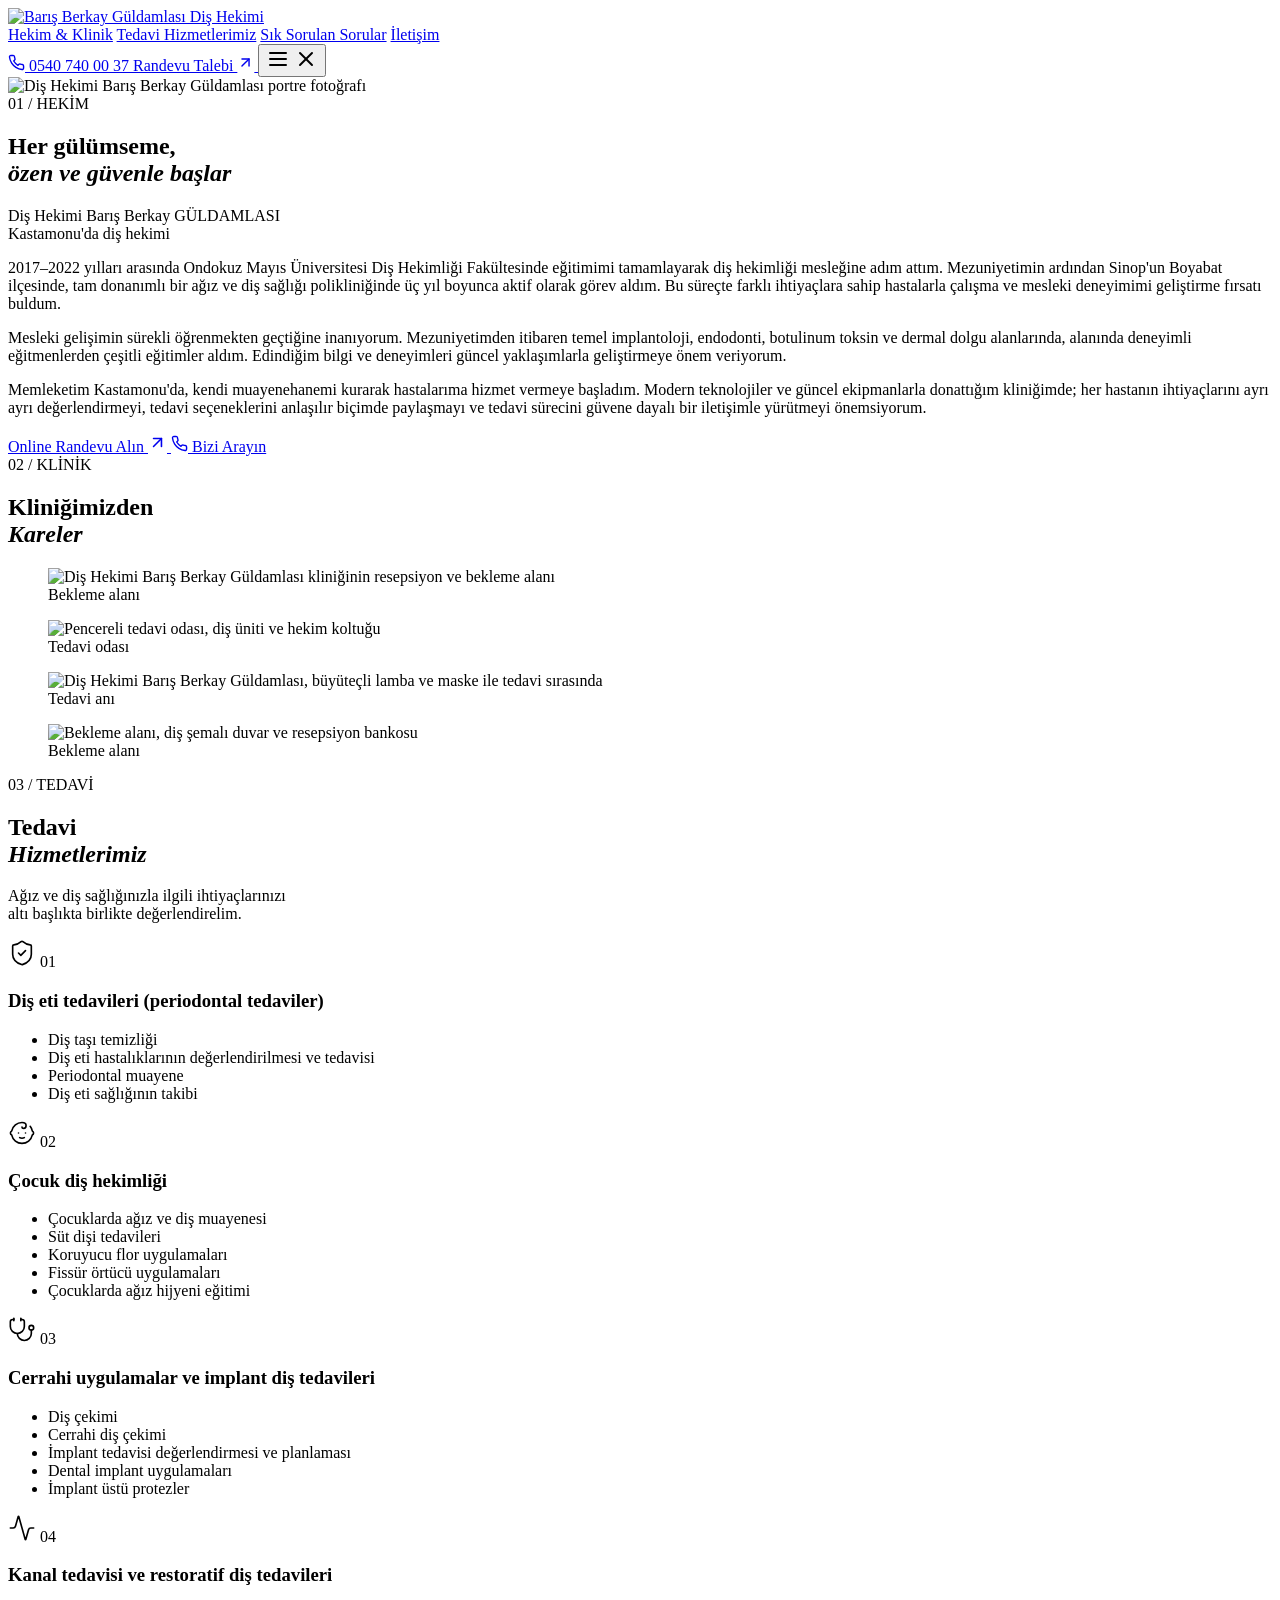
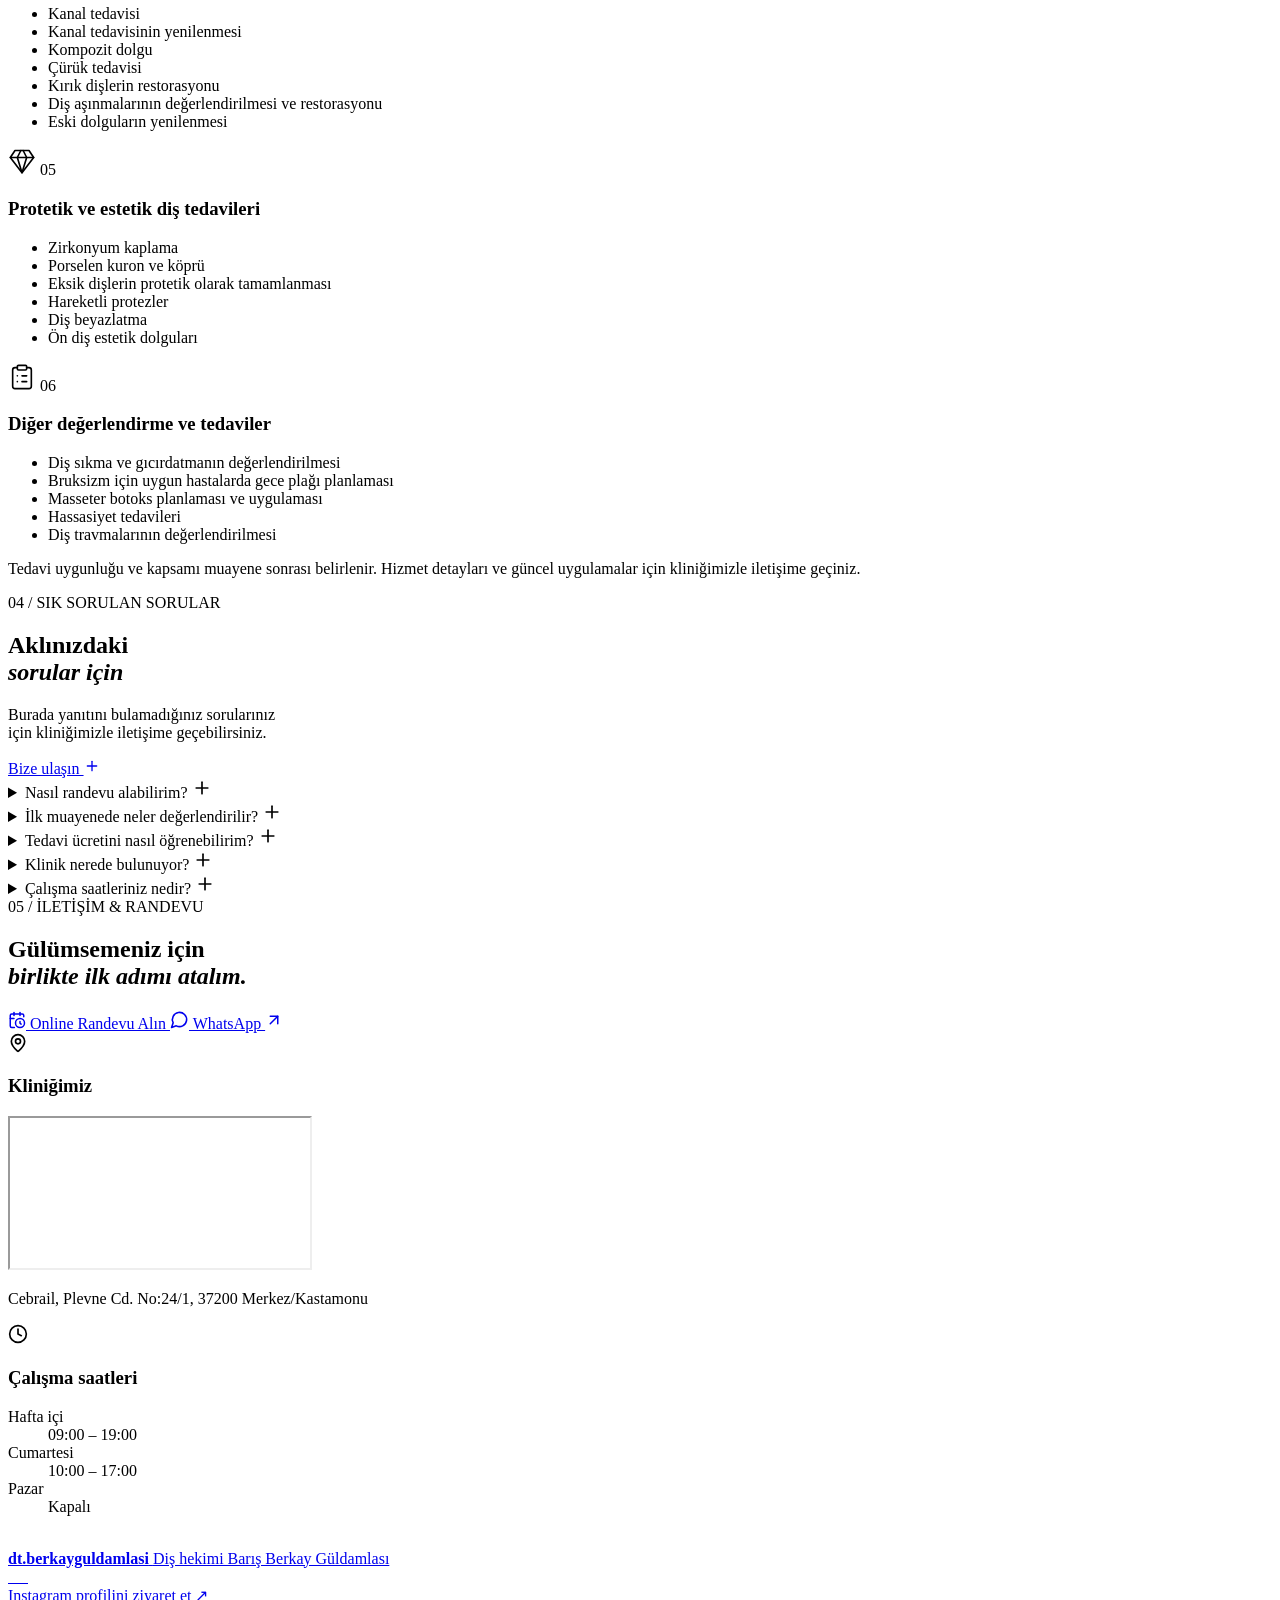
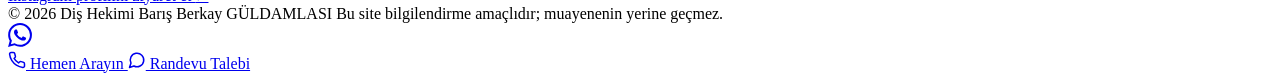
==== index.html @ ebcc2ea6 "Use absolute path for Open Graph image URL" ====
<!DOCTYPE html>
<html lang="tr">
<head>
  <meta charset="utf-8" />
  <meta name="viewport" content="width=device-width, initial-scale=1" />

  <title>Kastamonu Diş Hekimi | Barış Berkay GÜLDAMLASI</title>
  <meta name="description" content="Kastamonu Merkez'de Diş Hekimi Barış Berkay GÜLDAMLASI. Tedavi hizmetleri, çalışma saatleri ve adres bilgilerine ulaşın; online randevu ile veya WhatsApp üzerinden randevu talep edin." />

  <!-- Open Graph -->
  <meta property="og:title" content="Kastamonu Diş Hekimi | Barış Berkay Güldamlası Diş Kliniği" />
  <meta property="og:description" content="Kastamonu Merkez'de Diş Hekimi Barış Berkay GÜLDAMLASI. Tedavi hizmetleri, çalışma saatleri ve adres bilgilerine ulaşın; online randevu ile veya WhatsApp üzerinden randevu talep edin." />
  <meta property="og:type" content="website" />
  <meta property="og:url" content="https://dtberkayguldamlasi.com/" />
  <meta property="og:image" content="https://dtberkayguldamlasi.com/IMG/baris-berkay-guldamlasi.jpg" />

  <link rel="canonical" href="https://dtberkayguldamlasi.com/" />
  <link rel="icon" href="favicon.ico" type="image/x-icon" />

  <!-- Fonts -->
  <link rel="preconnect" href="https://fonts.googleapis.com" />
  <link rel="preconnect" href="https://fonts.gstatic.com" crossorigin />
  <link rel="stylesheet" href="https://fonts.googleapis.com/css2?family=Manrope:wght@400;500;600;700;800&family=Plus+Jakarta+Sans:wght@400;500;600;700;800&display=swap" />

  <!-- Styles -->
  <link rel="stylesheet" href="styles/style.css" />

  <!-- Structured Data: WebSite -->
  <script type="application/ld+json">
  {
    "@context": "https://schema.org",
    "@type": "WebSite",
    "name": "Diş Hekimi Barış Berkay GÜLDAMLASI",
    "inLanguage": "tr"
  }
  </script>

  <!-- Structured Data: Dentist -->
  <script type="application/ld+json">
  {
    "@context": "https://schema.org",
    "@type": "Dentist",
    "name": "Diş Hekimi Barış Berkay GÜLDAMLASI",
    "telephone": "+905407400037",
    "address": {
      "@type": "PostalAddress",
      "streetAddress": "Cebrail, Plevne Cd. No:24/1",
      "addressLocality": "Kastamonu Merkez",
      "addressRegion": "Kastamonu",
      "postalCode": "37200",
      "addressCountry": "TR"
    },
    "openingHours": ["Mo-Fr 09:00-19:00", "Sa 10:00-17:00"]
  }
  </script>

  <!-- Structured Data: FAQ -->
  <script type="application/ld+json">
  {
    "@context": "https://schema.org",
    "@type": "FAQPage",
    "mainEntity": [
      {
        "@type": "Question",
        "name": "Nasıl randevu alabilirim?",
        "acceptedAnswer": {
          "@type": "Answer",
          "text": "0540 740 00 37 numarasını arayarak, WhatsApp üzerinden veya online randevu hizmetimizden bilgilerinizi doldurarak güvenle randevu alabilirsiniz."
        }
      },
      {
        "@type": "Question",
        "name": "İlk muayenede neler değerlendirilir?",
        "acceptedAnswer": {
          "@type": "Answer",
          "text": "Ağız, diş sağlığınız ve genel sağlık durumunuz değerlendirilir. Şikâyetleriniz ve beklentileriniz dinlenir; gerekli görülürse ek incelemeler ve size uygun tedavi seçenekleri görüşülür. Varsa önceki tetkiklerinizi ve kullandığınız ilaçların bilgisini yanınızda getirebilirsiniz."
        }
      },
      {
        "@type": "Question",
        "name": "Tedavi ücretini nasıl öğrenebilirim?",
        "acceptedAnswer": {
          "@type": "Answer",
          "text": "Tedavi ihtiyacı ve kapsamı kişiye göre değişir. Ücret ve süreç hakkında doğru bilgi için klinikle iletişime geçebilir, muayene sonrasında tedavi planınızı görüşebilirsiniz."
        }
      },
      {
        "@type": "Question",
        "name": "Klinik nerede bulunuyor?",
        "acceptedAnswer": {
          "@type": "Answer",
          "text": "Klinik Cebrail Mahallesi, Plevne Caddesi No:24/1, Kastamonu Merkez adresindedir. İletişim bölümündeki harita üzerinden konumu görüntüleyebilirsiniz."
        }
      },
      {
        "@type": "Question",
        "name": "Çalışma saatleriniz nedir?",
        "acceptedAnswer": {
          "@type": "Answer",
          "text": "Hafta içi 09:00–19:00, Cumartesi 10:00–17:00 saatleri arasında hizmet veriyoruz. Pazar günleri kapalıyız. Ziyaret öncesi telefonla randevu ve saat bilgisini teyit etmenizi öneririz."
        }
      }
    ]
  }
  </script>
</head>
<body>
  <div id="root">

    <!-- ==================== HEADER ==================== -->
    <header class="site-header">
      <div class="header-inner">
        <a href="index.html" class="brand" aria-label="Barış Berkay Güldamlası, ana sayfa">
          <img class="brand-logo" src="IMG/logo.png" alt="Barış Berkay Güldamlası Diş Hekimi" />
        </a>

        <nav class="main-nav" aria-label="Ana menü">
          <a href="#hakkimizda">Hekim &amp; Klinik</a>
          <a href="#hizmetler">Tedavi Hizmetlerimiz</a>
          <a href="#sorular">Sık Sorulan Sorular</a>
          <a href="#iletisim">İletişim</a>
        </nav>

        <a href="tel:+905407400037" class="header-phone">
          <svg xmlns="http://www.w3.org/2000/svg" width="17" height="17" viewBox="0 0 24 24" fill="none" stroke="currentColor" stroke-width="2" stroke-linecap="round" stroke-linejoin="round"><path d="M22 16.92v3a2 2 0 0 1-2.18 2 19.79 19.79 0 0 1-8.63-3.07 19.5 19.5 0 0 1-6-6 19.79 19.79 0 0 1-3.07-8.67A2 2 0 0 1 4.11 2h3a2 2 0 0 1 2 1.72 12.84 12.84 0 0 0 .7 2.81 2 2 0 0 1-.45 2.11L8.09 9.91a16 16 0 0 0 6 6l1.27-1.27a2 2 0 0 1 2.11-.45 12.84 12.84 0 0 0 2.81.7A2 2 0 0 1 22 16.92z"></path></svg>
          0540 740 00 37
        </a>

        <a href="https://randevu.dtberkayguldamlasi.com/" target="_blank" rel="noreferrer" class="button header-cta">
          Randevu Talebi
          <svg xmlns="http://www.w3.org/2000/svg" width="17" height="17" viewBox="0 0 24 24" fill="none" stroke="currentColor" stroke-width="2" stroke-linecap="round" stroke-linejoin="round"><path d="M7 7h10v10"></path><path d="M7 17 17 7"></path></svg>
        </a>

        <button class="menu-toggle" aria-label="Menüyü aç" aria-expanded="false">
          <svg class="icon-menu" xmlns="http://www.w3.org/2000/svg" width="24" height="24" viewBox="0 0 24 24" fill="none" stroke="currentColor" stroke-width="2" stroke-linecap="round" stroke-linejoin="round"><line x1="4" x2="20" y1="12" y2="12"></line><line x1="4" x2="20" y1="6" y2="6"></line><line x1="4" x2="20" y1="18" y2="18"></line></svg>
          <svg class="icon-close" xmlns="http://www.w3.org/2000/svg" width="24" height="24" viewBox="0 0 24 24" fill="none" stroke="currentColor" stroke-width="2" stroke-linecap="round" stroke-linejoin="round"><path d="M18 6 6 18"></path><path d="m6 6 12 12"></path></svg>
        </button>
      </div>
    </header>

    <main>

      <!-- ==================== HERO / HAKKIMIZDA ==================== -->
      <section id="hakkimizda" class="hero">
        <div class="hero-split">
          <div class="hero-portrait">
            <img src="IMG/baris-berkay-guldamlasi.jpg" alt="Diş Hekimi Barış Berkay Güldamlası portre fotoğrafı" width="800" height="1000" fetchpriority="high" />
          </div>

          <div class="hero-copy">
            <div class="eyebrow"><span></span> 01 / HEKİM</div>
            <h1>Her gülümseme,<br /><em>özen ve güvenle başlar</em></h1>
            <p class="lead">Diş Hekimi Barış Berkay GÜLDAMLASI<br />Kastamonu'da diş hekimi</p>
            <p>2017–2022 yılları arasında Ondokuz Mayıs Üniversitesi Diş Hekimliği Fakültesinde eğitimimi tamamlayarak diş hekimliği mesleğine adım attım. Mezuniyetimin ardından Sinop'un Boyabat ilçesinde, tam donanımlı bir ağız ve diş sağlığı polikliniğinde üç yıl boyunca aktif olarak görev aldım. Bu süreçte farklı ihtiyaçlara sahip hastalarla çalışma ve mesleki deneyimimi geliştirme fırsatı buldum.</p>
            <p>Mesleki gelişimin sürekli öğrenmekten geçtiğine inanıyorum. Mezuniyetimden itibaren temel implantoloji, endodonti, botulinum toksin ve dermal dolgu alanlarında, alanında deneyimli eğitmenlerden çeşitli eğitimler aldım. Edindiğim bilgi ve deneyimleri güncel yaklaşımlarla geliştirmeye önem veriyorum.</p>
            <p>Memleketim Kastamonu'da, kendi muayenehanemi kurarak hastalarıma hizmet vermeye başladım. Modern teknolojiler ve güncel ekipmanlarla donattığım kliniğimde; her hastanın ihtiyaçlarını ayrı ayrı değerlendirmeyi, tedavi seçeneklerini anlaşılır biçimde paylaşmayı ve tedavi sürecini güvene dayalı bir iletişimle yürütmeyi önemsiyorum.</p>
            <div class="actions">
              <a class="button" href="https://randevu.dtberkayguldamlasi.com/" target="_blank" rel="noreferrer">
                Online Randevu Alın
                <svg xmlns="http://www.w3.org/2000/svg" width="19" height="19" viewBox="0 0 24 24" fill="none" stroke="currentColor" stroke-width="2" stroke-linecap="round" stroke-linejoin="round"><path d="M7 7h10v10"></path><path d="M7 17 17 7"></path></svg>
              </a>
              <a class="button button-outline" href="tel:+905407400037">
                <svg xmlns="http://www.w3.org/2000/svg" width="17" height="17" viewBox="0 0 24 24" fill="none" stroke="currentColor" stroke-width="2" stroke-linecap="round" stroke-linejoin="round"><path d="M22 16.92v3a2 2 0 0 1-2.18 2 19.79 19.79 0 0 1-8.63-3.07 19.5 19.5 0 0 1-6-6 19.79 19.79 0 0 1-3.07-8.67A2 2 0 0 1 4.11 2h3a2 2 0 0 1 2 1.72 12.84 12.84 0 0 0 .7 2.81 2 2 0 0 1-.45 2.11L8.09 9.91a16 16 0 0 0 6 6l1.27-1.27a2 2 0 0 1 2.11-.45 12.84 12.84 0 0 0 2.81.7A2 2 0 0 1 22 16.92z"></path></svg>
                Bizi Arayın
              </a>
            </div>
          </div>
        </div>
      </section>

      <!-- ==================== GALLERY ==================== -->
      <section id="klinik" class="gallery-section">
        <div class="section">
          <div class="section-heading">
            <div>
              <div class="eyebrow">02 / KLİNİK</div>
              <h2>Kliniğimizden<br /><em>Kareler</em></h2>
            </div>
          </div>
          <div class="gallery-grid">
            <figure>
              <img src="IMG/bekleme-alani.jpg" alt="Diş Hekimi Barış Berkay Güldamlası kliniğinin resepsiyon ve bekleme alanı" width="900" height="700" loading="lazy" />
              <figcaption>Bekleme alanı</figcaption>
            </figure>
            <figure>
              <img src="IMG/tedavi-odasi.jpg" alt="Pencereli tedavi odası, diş üniti ve hekim koltuğu" width="900" height="700" loading="lazy" />
              <figcaption>Tedavi odası</figcaption>
            </figure>
            <figure>
              <img src="IMG/tedavi-ani.jpg" alt="Diş Hekimi Barış Berkay Güldamlası, büyüteçli lamba ve maske ile tedavi sırasında" width="900" height="700" loading="lazy" />
              <figcaption>Tedavi anı</figcaption>
            </figure>
            <figure>
              <img src="IMG/bekleme-alani-2.jpg" alt="Bekleme alanı, diş şemalı duvar ve resepsiyon bankosu" width="900" height="700" loading="lazy" />
              <figcaption>Bekleme alanı</figcaption>
            </figure>
          </div>
        </div>
      </section>
      <dialog class="gallery-lightbox" aria-label="Klinik fotoğraf galerisi" tabindex="-1">
        <button class="lightbox-close" type="button" aria-label="Galeriyi kapat">
          <svg aria-hidden="true" width="22" height="22" viewBox="0 0 24 24" fill="none" stroke="currentColor" stroke-width="1.8" stroke-linecap="round"><path d="m18 6-12 12M6 6l12 12"></path></svg>
        </button>
        <button class="lightbox-nav lightbox-previous" type="button" aria-label="Önceki fotoğraf">
          <svg aria-hidden="true" width="22" height="22" viewBox="0 0 24 24" fill="none" stroke="currentColor" stroke-width="1.8" stroke-linecap="round" stroke-linejoin="round"><path d="m15 18-6-6 6-6"></path></svg>
        </button>
        <figure class="lightbox-figure">
          <img class="lightbox-image" alt="" />
          <figcaption class="lightbox-caption"></figcaption>
        </figure>
        <button class="lightbox-nav lightbox-next" type="button" aria-label="Sonraki fotoğraf">
          <svg aria-hidden="true" width="22" height="22" viewBox="0 0 24 24" fill="none" stroke="currentColor" stroke-width="1.8" stroke-linecap="round" stroke-linejoin="round"><path d="m9 18 6-6-6-6"></path></svg>
        </button>
      </dialog>

      <!-- ==================== SERVICES ==================== -->
      <section id="hizmetler" class="services-section">
        <div class="section">
          <div class="section-heading">
            <div>
              <div class="eyebrow">03 / TEDAVİ</div>
              <h2>Tedavi<br /><em>Hizmetlerimiz</em></h2>
            </div>
            <p>Ağız ve diş sağlığınızla ilgili ihtiyaçlarınızı<br class="desktop-break" /> altı başlıkta birlikte değerlendirelim.</p>
          </div>

          <div class="service-grid">
            <!-- Service 01 -->
            <div class="service-card">
              <div class="service-top">
                <svg xmlns="http://www.w3.org/2000/svg" width="28" height="28" viewBox="0 0 24 24" fill="none" stroke="currentColor" stroke-width="1.4" stroke-linecap="round" stroke-linejoin="round"><path d="M20 13c0 5-3.5 7.5-7.66 8.95a1 1 0 0 1-.67-.01C7.5 20.5 4 18 4 13V6a1 1 0 0 1 1-1c2 0 4.5-1.2 6.24-2.72a1.17 1.17 0 0 1 1.52 0C14.51 3.81 17 5 19 5a1 1 0 0 1 1 1z"></path><path d="m9 12 2 2 4-4"></path></svg>
                <span>01</span>
              </div>
              <h3>Diş eti tedavileri (periodontal tedaviler)</h3>
              <ul class="service-items">
                <li>Diş taşı temizliği</li>
                <li>Diş eti hastalıklarının değerlendirilmesi ve tedavisi</li>
                <li>Periodontal muayene</li>
                <li>Diş eti sağlığının takibi</li>
              </ul>
            </div>

            <!-- Service 02 -->
            <div class="service-card">
              <div class="service-top">
                <svg xmlns="http://www.w3.org/2000/svg" width="28" height="28" viewBox="0 0 24 24" fill="none" stroke="currentColor" stroke-width="1.4" stroke-linecap="round" stroke-linejoin="round"><path d="M9 12h.01"></path><path d="M15 12h.01"></path><path d="M10 16c.5.3 1.2.5 2 .5s1.5-.2 2-.5"></path><path d="M19 6.3a9 9 0 0 1 1.8 3.9 2 2 0 0 1 0 3.6 9 9 0 0 1-17.6 0 2 2 0 0 1 0-3.6A9 9 0 0 1 12 3c2 0 3.5 1.1 3.5 2.5s-.9 2.5-2 2.5c-.8 0-1.5-.4-1.5-1"></path></svg>
                <span>02</span>
              </div>
              <h3>Çocuk diş hekimliği</h3>
              <ul class="service-items">
                <li>Çocuklarda ağız ve diş muayenesi</li>
                <li>Süt dişi tedavileri</li>
                <li>Koruyucu flor uygulamaları</li>
                <li>Fissür örtücü uygulamaları</li>
                <li>Çocuklarda ağız hijyeni eğitimi</li>
              </ul>
            </div>

            <!-- Service 03 -->
            <div class="service-card">
              <div class="service-top">
                <svg xmlns="http://www.w3.org/2000/svg" width="28" height="28" viewBox="0 0 24 24" fill="none" stroke="currentColor" stroke-width="1.4" stroke-linecap="round" stroke-linejoin="round"><path d="M11 2v2"></path><path d="M5 2v2"></path><path d="M5 3H4a2 2 0 0 0-2 2v4a6 6 0 0 0 12 0V5a2 2 0 0 0-2-2h-1"></path><path d="M8 15a6 6 0 0 0 12 0v-3"></path><circle cx="20" cy="10" r="2"></circle></svg>
                <span>03</span>
              </div>
              <h3>Cerrahi uygulamalar ve implant diş tedavileri</h3>
              <ul class="service-items">
                <li>Diş çekimi</li>
                <li>Cerrahi diş çekimi</li>
                <li>İmplant tedavisi değerlendirmesi ve planlaması</li>
                <li>Dental implant uygulamaları</li>
                <li>İmplant üstü protezler</li>
              </ul>
            </div>

            <!-- Service 04 -->
            <div class="service-card">
              <div class="service-top">
                <svg xmlns="http://www.w3.org/2000/svg" width="28" height="28" viewBox="0 0 24 24" fill="none" stroke="currentColor" stroke-width="1.4" stroke-linecap="round" stroke-linejoin="round"><path d="M22 12h-2.48a2 2 0 0 0-1.93 1.46l-2.35 8.36a.25.25 0 0 1-.48 0L9.24 2.18a.25.25 0 0 0-.48 0l-2.35 8.36A2 2 0 0 1 4.49 12H2"></path></svg>
                <span>04</span>
              </div>
              <h3>Kanal tedavisi ve restoratif diş tedavileri</h3>
              <ul class="service-items">
                <li>Kanal tedavisi</li>
                <li>Kanal tedavisinin yenilenmesi</li>
                <li>Kompozit dolgu</li>
                <li>Çürük tedavisi</li>
                <li>Kırık dişlerin restorasyonu</li>
                <li>Diş aşınmalarının değerlendirilmesi ve restorasyonu</li>
                <li>Eski dolguların yenilenmesi</li>
              </ul>
            </div>

            <!-- Service 05 -->
            <div class="service-card">
              <div class="service-top">
                <svg xmlns="http://www.w3.org/2000/svg" width="28" height="28" viewBox="0 0 24 24" fill="none" stroke="currentColor" stroke-width="1.4" stroke-linecap="round" stroke-linejoin="round"><path d="M6 3h12l4 6-10 13L2 9Z"></path><path d="M11 3 8 9l4 13 4-13-3-6"></path><path d="M2 9h20"></path></svg>
                <span>05</span>
              </div>
              <h3>Protetik ve estetik diş tedavileri</h3>
              <ul class="service-items">
                <li>Zirkonyum kaplama</li>
                <li>Porselen kuron ve köprü</li>
                <li>Eksik dişlerin protetik olarak tamamlanması</li>
                <li>Hareketli protezler</li>
                <li>Diş beyazlatma</li>
                <li>Ön diş estetik dolguları</li>
              </ul>
            </div>

            <!-- Service 06 -->
            <div class="service-card">
              <div class="service-top">
                <svg xmlns="http://www.w3.org/2000/svg" width="28" height="28" viewBox="0 0 24 24" fill="none" stroke="currentColor" stroke-width="1.4" stroke-linecap="round" stroke-linejoin="round"><rect width="8" height="4" x="8" y="2" rx="1" ry="1"></rect><path d="M16 4h2a2 2 0 0 1 2 2v14a2 2 0 0 1-2 2H6a2 2 0 0 1-2-2V6a2 2 0 0 1 2-2h2"></path><path d="M12 11h4"></path><path d="M12 16h4"></path><path d="M8 11h.01"></path><path d="M8 16h.01"></path></svg>
                <span>06</span>
              </div>
              <h3>Diğer değerlendirme ve tedaviler</h3>
              <ul class="service-items">
                <li>Diş sıkma ve gıcırdatmanın değerlendirilmesi</li>
                <li>Bruksizm için uygun hastalarda gece plağı planlaması</li>
                <li>Masseter botoks planlaması ve uygulaması</li>
                <li>Hassasiyet tedavileri</li>
                <li>Diş travmalarının değerlendirilmesi</li>
              </ul>
            </div>
          </div>

          <p class="medical-note">Tedavi uygunluğu ve kapsamı muayene sonrası belirlenir. Hizmet detayları ve güncel uygulamalar için kliniğimizle iletişime geçiniz.</p>
        </div>
      </section>

      <!-- ==================== FAQ ==================== -->
      <section id="sorular" class="faq-section">
        <div class="section faq-layout">
          <div>
            <div class="eyebrow">04 / SIK SORULAN SORULAR</div>
            <h2>Aklınızdaki<br /><em>sorular için</em></h2>
            <p>Burada yanıtını bulamadığınız sorularınız<br class="desktop-break" /> için kliniğimizle iletişime geçebilirsiniz.</p>
            <a class="text-link" href="#iletisim">
              Bize ulaşın
              <svg xmlns="http://www.w3.org/2000/svg" width="16" height="16" viewBox="0 0 24 24" fill="none" stroke="currentColor" stroke-width="2" stroke-linecap="round" stroke-linejoin="round"><path d="M5 12h14"></path><path d="M12 5v14"></path></svg>
            </a>
          </div>
          <div class="faq-list">
            <details>
              <summary>
                Nasıl randevu alabilirim?
                <svg xmlns="http://www.w3.org/2000/svg" width="20" height="20" viewBox="0 0 24 24" fill="none" stroke="currentColor" stroke-width="2" stroke-linecap="round" stroke-linejoin="round"><path d="M5 12h14"></path><path d="M12 5v14"></path></svg>
              </summary>
              <p>0540 740 00 37 numarasını arayarak, WhatsApp üzerinden veya online randevu hizmetimizden bilgilerinizi doldurarak güvenle randevu alabilirsiniz.</p>
            </details>
            <details>
              <summary>
                İlk muayenede neler değerlendirilir?
                <svg xmlns="http://www.w3.org/2000/svg" width="20" height="20" viewBox="0 0 24 24" fill="none" stroke="currentColor" stroke-width="2" stroke-linecap="round" stroke-linejoin="round"><path d="M5 12h14"></path><path d="M12 5v14"></path></svg>
              </summary>
              <p>Ağız, diş sağlığınız ve genel sağlık durumunuz değerlendirilir. Şikâyetleriniz ve beklentileriniz dinlenir; gerekli görülürse ek incelemeler ve size uygun tedavi seçenekleri görüşülür. Varsa önceki tetkiklerinizi ve kullandığınız ilaçların bilgisini yanınızda getirebilirsiniz.</p>
            </details>
            <details>
              <summary>
                Tedavi ücretini nasıl öğrenebilirim?
                <svg xmlns="http://www.w3.org/2000/svg" width="20" height="20" viewBox="0 0 24 24" fill="none" stroke="currentColor" stroke-width="2" stroke-linecap="round" stroke-linejoin="round"><path d="M5 12h14"></path><path d="M12 5v14"></path></svg>
              </summary>
              <p>Tedavi ihtiyacı ve kapsamı kişiye göre değişir. Ücret ve süreç hakkında doğru bilgi için klinikle iletişime geçebilir, muayene sonrasında tedavi planınızı görüşebilirsiniz.</p>
            </details>
            <details>
              <summary>
                Klinik nerede bulunuyor?
                <svg xmlns="http://www.w3.org/2000/svg" width="20" height="20" viewBox="0 0 24 24" fill="none" stroke="currentColor" stroke-width="2" stroke-linecap="round" stroke-linejoin="round"><path d="M5 12h14"></path><path d="M12 5v14"></path></svg>
              </summary>
              <p>Kliniğimiz Cebrail Mahallesi, Plevne Caddesi No:24/1, Kastamonu Merkez adresindedir. İletişim bölümündeki harita üzerinden konumu görüntüleyebilirsiniz.</p>
            </details>
            <details>
              <summary>
                Çalışma saatleriniz nedir?
                <svg xmlns="http://www.w3.org/2000/svg" width="20" height="20" viewBox="0 0 24 24" fill="none" stroke="currentColor" stroke-width="2" stroke-linecap="round" stroke-linejoin="round"><path d="M5 12h14"></path><path d="M12 5v14"></path></svg>
              </summary>
              <p>Hafta içi 09:00–19:00, Cumartesi 10:00–17:00 saatleri arasında hizmet veriyoruz. Pazar günleri kapalıyız. Ziyaret öncesi telefonla randevu ve saat bilgisini teyit etmenizi öneririz.</p>
            </details>
          </div>
        </div>
      </section>

      <!-- ==================== CONTACT ==================== -->
      <section id="iletisim" class="contact-section">
        <div class="section">
          <div class="contact-heading">
            <div class="eyebrow">05 / İLETİŞİM &amp; RANDEVU</div>
            <h2>Gülümsemeniz için<br /><em>birlikte ilk adımı atalım.</em></h2>
            <div class="actions">
              <a class="button button-white" href="https://randevu.dtberkayguldamlasi.com/" target="_blank" rel="noreferrer">
                <svg xmlns="http://www.w3.org/2000/svg" width="18" height="18" viewBox="0 0 24 24" fill="none" stroke="currentColor" stroke-width="2" stroke-linecap="round" stroke-linejoin="round"><path d="M21 7.5V6a2 2 0 0 0-2-2H5a2 2 0 0 0-2 2v14a2 2 0 0 0 2 2h3.5"></path><path d="M16 2v4"></path><path d="M8 2v4"></path><path d="M3 10h5"></path><path d="M17.5 17.5 16 16.3V14"></path><circle cx="16" cy="16" r="6"></circle></svg>
                Online Randevu Alın
              </a>
              <a class="button contact-whatsapp" href="https://wa.me/905407400037?text=Merhaba%2C%20randevu%20talebi%20i%C3%A7in%20bilgi%20almak%20istiyorum." target="_blank" rel="noreferrer">
                <svg xmlns="http://www.w3.org/2000/svg" width="19" height="19" viewBox="0 0 24 24" fill="none" stroke="currentColor" stroke-width="2" stroke-linecap="round" stroke-linejoin="round"><path d="M7.9 20A9 9 0 1 0 4 16.1L2 22Z"></path></svg>
                WhatsApp
                <svg xmlns="http://www.w3.org/2000/svg" width="18" height="18" viewBox="0 0 24 24" fill="none" stroke="currentColor" stroke-width="2" stroke-linecap="round" stroke-linejoin="round"><path d="M7 7h10v10"></path><path d="M7 17 17 7"></path></svg>
              </a>
            </div>
          </div>

          <div class="contact-info">
            <div>
              <div class="info-title">
                <svg xmlns="http://www.w3.org/2000/svg" width="20" height="20" viewBox="0 0 24 24" fill="none" stroke="currentColor" stroke-width="2" stroke-linecap="round" stroke-linejoin="round"><path d="M20 10c0 4.993-5.539 10.193-7.399 11.799a1 1 0 0 1-1.202 0C9.539 20.193 4 14.993 4 10a8 8 0 0 1 16 0"></path><circle cx="12" cy="10" r="3"></circle></svg>
                <h3>Kliniğimiz</h3>
              </div>
              <iframe
                class="clinic-map"
                src="https://www.google.com/maps/embed?pb=!1m18!1m12!1m3!1d2993.7977075499257!2d33.7771018!3d41.3784796!2m3!1f0!2f0!3f0!3m2!1i1024!2i768!4f13.1!3m3!1m2!1s0x4084f15a57ced763%3A0xa5f556155ab88971!2zRGnFnyBIZWtpbWkgQmFyxLHFnyBCZXJrYXkgR8OcTERBTUxBU0k!5e0!3m2!1sen!2str!4v1794504472020!5m2!1sen!2str"
                title="Google Haritalar - Kliniğimiz"
                loading="lazy"
                referrerpolicy="strict-origin-when-cross-origin"
                allowfullscreen
              ></iframe>
              <p>Cebrail, Plevne Cd. No:24/1, 37200 Merkez/Kastamonu</p>
            </div>

            <div>
              <div class="info-title">
                <svg xmlns="http://www.w3.org/2000/svg" width="20" height="20" viewBox="0 0 24 24" fill="none" stroke="currentColor" stroke-width="2" stroke-linecap="round" stroke-linejoin="round"><circle cx="12" cy="12" r="10"></circle><polyline points="12 6 12 12 16 14"></polyline></svg>
                <h3>Çalışma saatleri</h3>
              </div>
              <dl>
                <div><dt>Hafta içi</dt><dd>09:00 – 19:00</dd></div>
                <div><dt>Cumartesi</dt><dd>10:00 – 17:00</dd></div>
                <div><dt>Pazar</dt><dd>Kapalı</dd></div>
              </dl>
            </div>

            <a class="instagram-card" href="https://www.instagram.com/dt.berkayguldamlasi" target="_blank" rel="noreferrer" aria-label="Instagram'da dt.berkayguldamlasi profilini ziyaret edin">
              <div class="instagram-profile">
                <span class="instagram-avatar-ring">
                  <img class="instagram-avatar" src="IMG/insta/instagram-avatar.jpg" alt="" loading="lazy" />
                </span>
                <div class="instagram-identity">
                  <strong>dt.berkayguldamlasi</strong>
                  <span>Diş hekimi Barış Berkay Güldamlası</span>
                </div>
              </div>
              <div class="instagram-grid" aria-hidden="true">
                <img src="IMG/insta/instagram-1.jpg" alt="" loading="lazy" />
                <img src="IMG/insta/instagram-2.jpg" alt="" loading="lazy" />
                <img src="IMG/insta/instagram-3.jpg" alt="" loading="lazy" />
                <img src="IMG/insta/instagram-4.jpg" alt="" loading="lazy" />
                <img src="IMG/insta/instagram-5.jpg" alt="" loading="lazy" />
                <img src="IMG/insta/instagram-6.jpg" alt="" loading="lazy" />
              </div>
              <span class="instagram-follow">Instagram profilini ziyaret et <span aria-hidden="true">↗</span></span>
            </a>
          </div>
        </div>
      </section>

    </main>

    <footer class="site-footer">
        <span>© 2026 Diş Hekimi Barış Berkay GÜLDAMLASI</span>
        <span>Bu site bilgilendirme amaçlıdır; muayenenin yerine geçmez.</span>
    </footer>

    <!-- ==================== FLOATING WHATSAPP ==================== -->
    <a class="floating-whatsapp" href="https://wa.me/905407400037?text=Merhaba%2C%20randevu%20talebi%20i%C3%A7in%20bilgi%20almak%20istiyorum." target="_blank" rel="noreferrer" aria-label="WhatsApp üzerinden iletişim kur">
      <svg xmlns="http://www.w3.org/2000/svg" width="24" height="24" viewBox="0 0 24 24" fill="currentColor" aria-hidden="true"><path d="M17.472 14.382c-.297-.149-1.758-.867-2.03-.967-.273-.099-.471-.148-.67.149-.198.297-.767.966-.94 1.164-.173.198-.347.223-.644.075-.297-.149-1.255-.463-2.39-1.475-.883-.788-1.48-1.761-1.653-2.059-.173-.297-.018-.458.13-.606.134-.133.297-.347.446-.52.149-.174.198-.298.297-.497.099-.198.05-.372-.025-.521-.074-.149-.669-1.612-.916-2.207-.242-.579-.487-.5-.669-.51l-.57-.01c-.198 0-.52.074-.792.372s-1.04 1.016-1.04 2.479 1.065 2.875 1.213 3.074c.149.198 2.095 3.2 5.076 4.487.709.306 1.262.489 1.694.626.712.227 1.36.195 1.872.118.571-.085 1.758-.719 2.006-1.413.248-.694.248-1.289.173-1.413-.074-.124-.272-.198-.57-.347m-5.421 7.403h-.004a9.87 9.87 0 0 1-5.031-1.378l-.361-.214-3.741.982.999-3.648-.235-.374a9.86 9.86 0 0 1-1.511-5.26c.002-5.45 4.437-9.884 9.888-9.884 2.64.001 5.122 1.03 6.986 2.896a9.825 9.825 0 0 1 2.892 6.99c-.003 5.45-4.437 9.883-9.882 9.883m8.413-18.297A11.815 11.815 0 0 0 12.05 0C5.495 0 .16 5.335.157 11.892c-.001 2.096.547 4.142 1.588 5.946L.057 24l6.304-1.654a11.882 11.882 0 0 0 5.684 1.448h.005c6.554 0 11.89-5.335 11.893-11.893a11.82 11.82 0 0 0-3.479-8.413Z"></path></svg>
    </a>

    <!-- ==================== MOBILE CONTACT BAR ==================== -->
    <div class="mobile-contact">
      <a href="tel:+905407400037">
        <svg xmlns="http://www.w3.org/2000/svg" width="18" height="18" viewBox="0 0 24 24" fill="none" stroke="currentColor" stroke-width="2" stroke-linecap="round" stroke-linejoin="round"><path d="M22 16.92v3a2 2 0 0 1-2.18 2 19.79 19.79 0 0 1-8.63-3.07 19.5 19.5 0 0 1-6-6 19.79 19.79 0 0 1-3.07-8.67A2 2 0 0 1 4.11 2h3a2 2 0 0 1 2 1.72 12.84 12.84 0 0 0 .7 2.81 2 2 0 0 1-.45 2.11L8.09 9.91a16 16 0 0 0 6 6l1.27-1.27a2 2 0 0 1 2.11-.45 12.84 12.84 0 0 0 2.81.7A2 2 0 0 1 22 16.92z"></path></svg>
        Hemen Arayın
      </a>
      <a href="https://randevu.dtberkayguldamlasi.com/" target="_blank" rel="noreferrer">
        <svg xmlns="http://www.w3.org/2000/svg" width="18" height="18" viewBox="0 0 24 24" fill="none" stroke="currentColor" stroke-width="2" stroke-linecap="round" stroke-linejoin="round"><path d="M7.9 20A9 9 0 1 0 4 16.1L2 22Z"></path></svg>
        Randevu Talebi
      </a>
    </div>
  </div>

  <!-- Scripts -->
  <script src="scripts/main.js"></script>
</body>
</html>
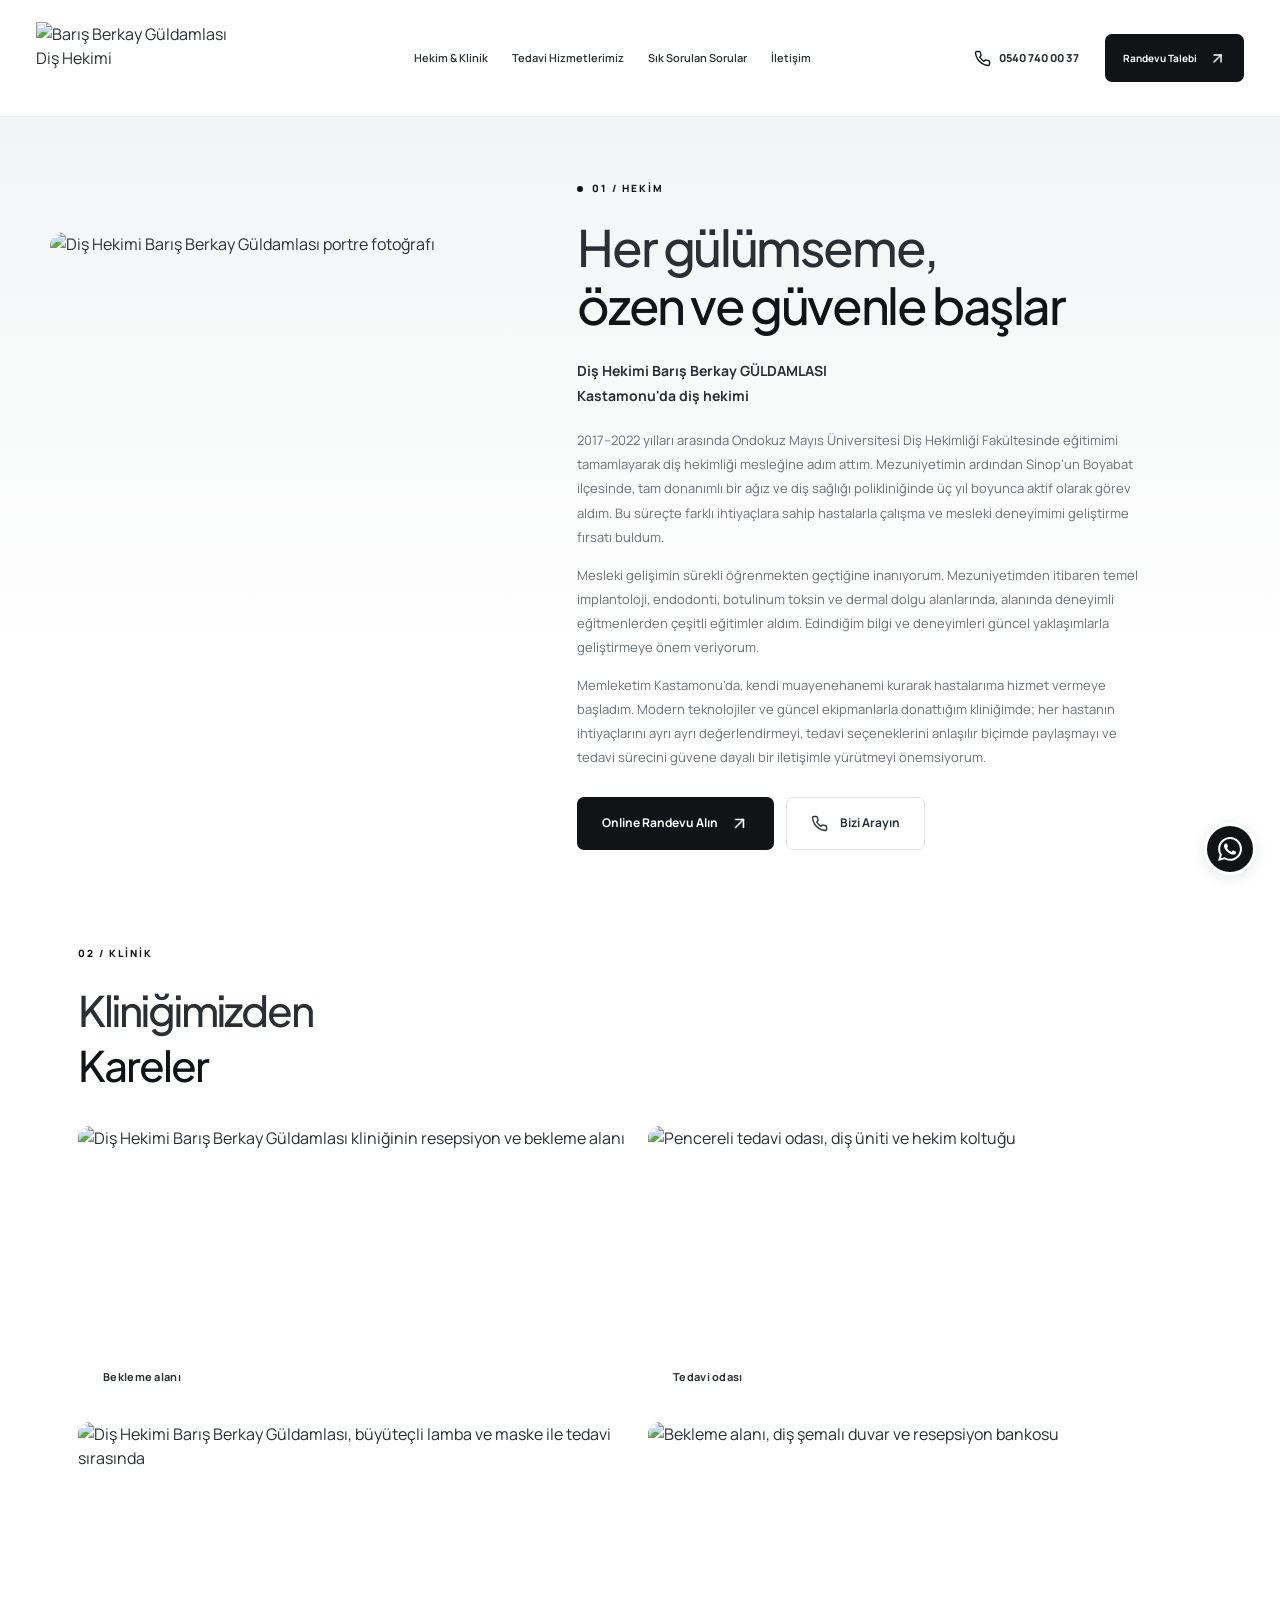
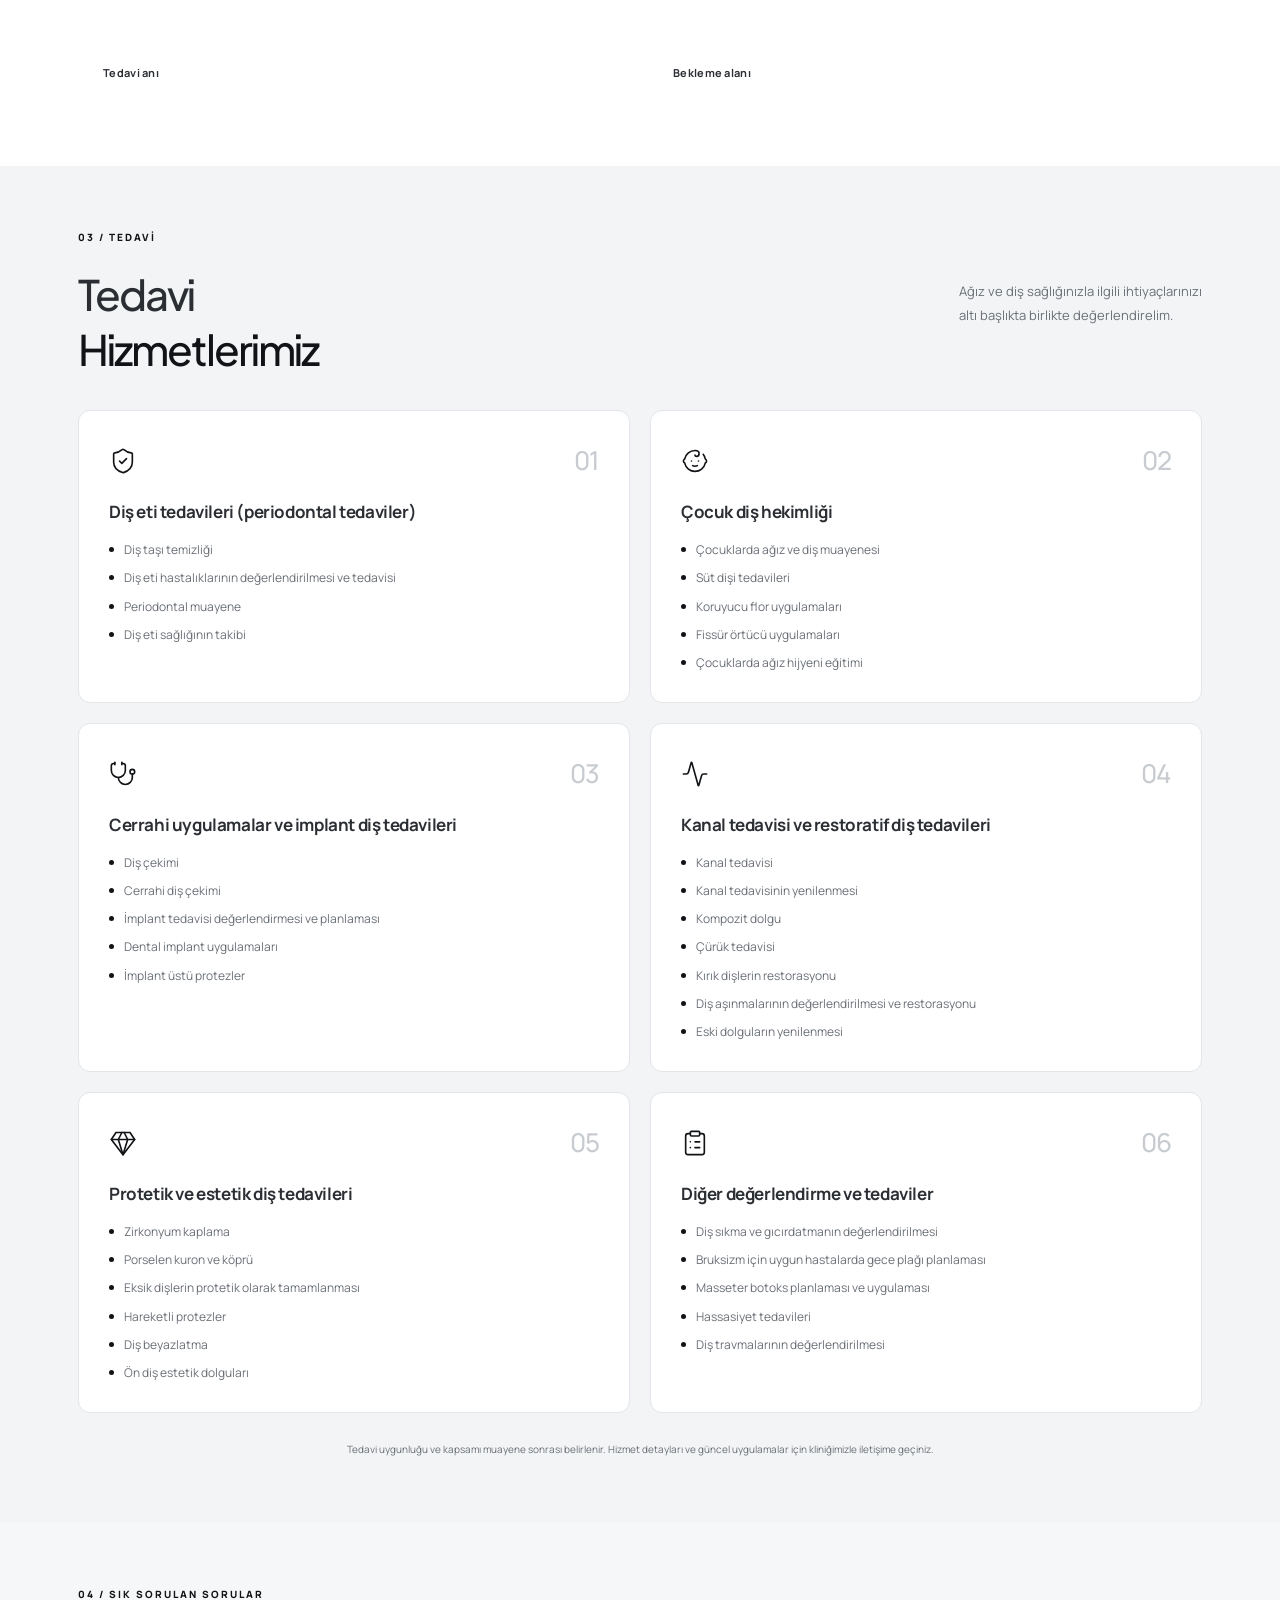
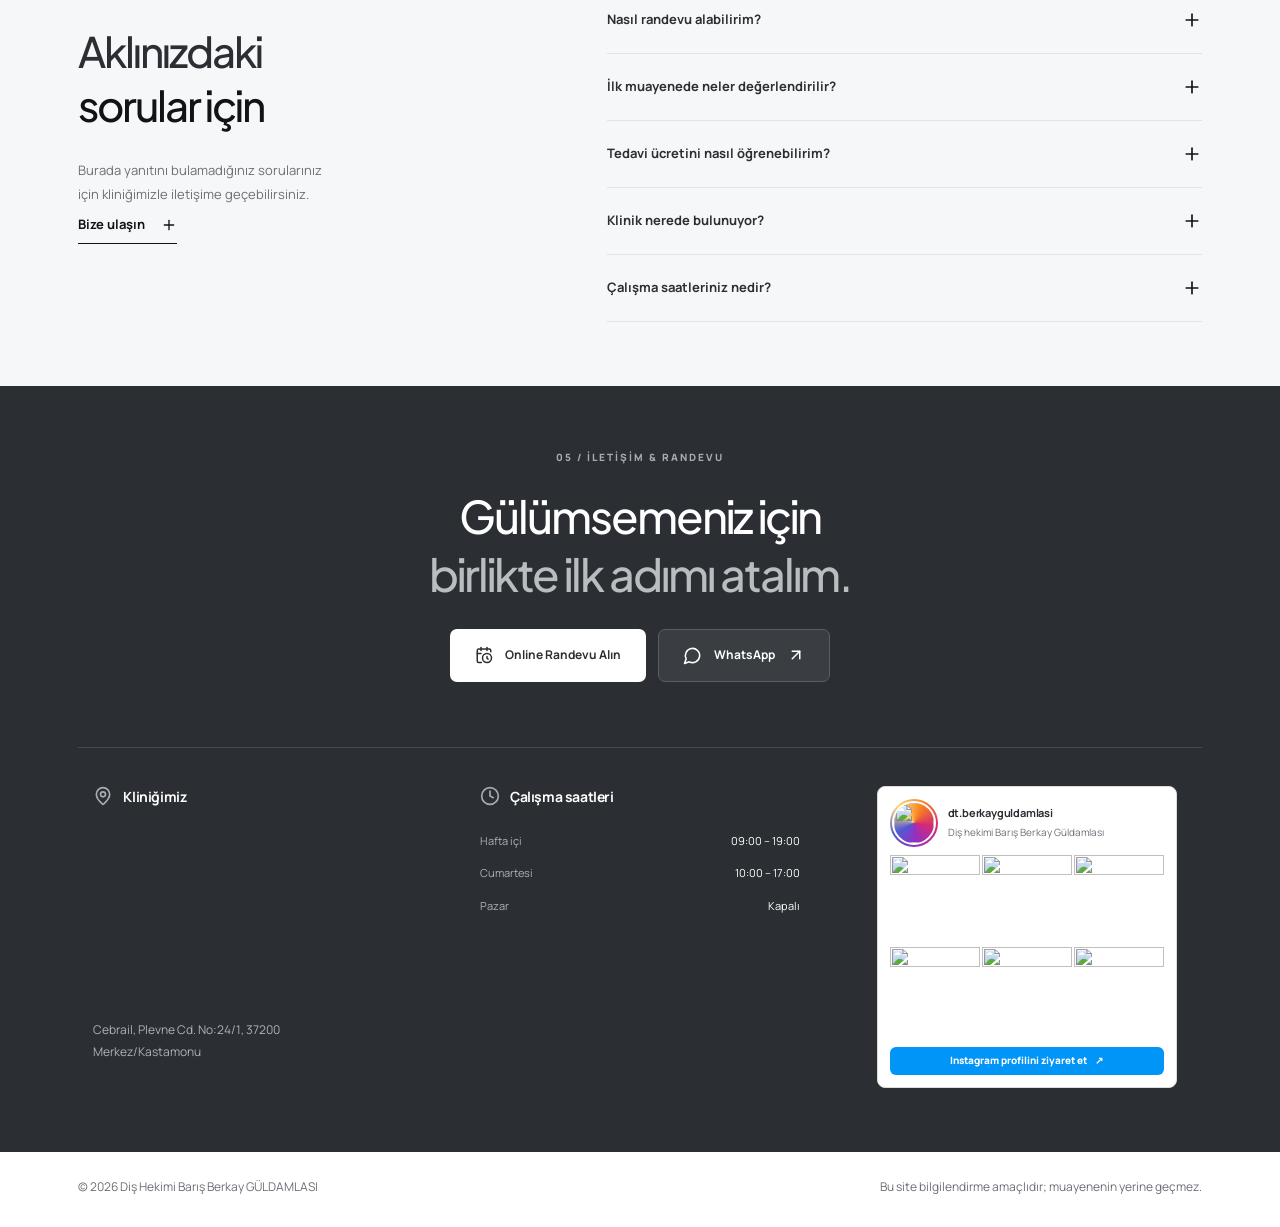
==== commit 6149ca5e: "Refactor stylesheet: semantic tokens, ordered properties, dead rules - Rename misleading tokens (--t" ====
--- a/index.html
+++ b/index.html
@@ -110,7 +110,7 @@
     <!-- ==================== HEADER ==================== -->
     <header class="site-header">
       <div class="header-inner">
-        <a href="index.html" class="brand" aria-label="Barış Berkay Güldamlası, ana sayfa">
+        <a href="#" class="brand" aria-label="Barış Berkay Güldamlası, ana sayfa">
           <img class="brand-logo" src="IMG/logo.png" alt="Barış Berkay Güldamlası Diş Hekimi" />
         </a>
 
@@ -148,7 +148,7 @@
           </div>
 
           <div class="hero-copy">
-            <div class="eyebrow"><span></span> 01 / HEKİM</div>
+            <div class="eyebrow"><span class="eyebrow-dot"></span> 01 / HEKİM</div>
             <h1>Her gülümseme,<br /><em>özen ve güvenle başlar</em></h1>
             <p class="lead">Diş Hekimi Barış Berkay GÜLDAMLASI<br />Kastamonu'da diş hekimi</p>
             <p>2017–2022 yılları arasında Ondokuz Mayıs Üniversitesi Diş Hekimliği Fakültesinde eğitimimi tamamlayarak diş hekimliği mesleğine adım attım. Mezuniyetimin ardından Sinop'un Boyabat ilçesinde, tam donanımlı bir ağız ve diş sağlığı polikliniğinde üç yıl boyunca aktif olarak görev aldım. Bu süreçte farklı ihtiyaçlara sahip hastalarla çalışma ve mesleki deneyimimi geliştirme fırsatı buldum.</p>
@@ -229,7 +229,7 @@
             <div class="service-card">
               <div class="service-top">
                 <svg xmlns="http://www.w3.org/2000/svg" width="28" height="28" viewBox="0 0 24 24" fill="none" stroke="currentColor" stroke-width="1.4" stroke-linecap="round" stroke-linejoin="round"><path d="M20 13c0 5-3.5 7.5-7.66 8.95a1 1 0 0 1-.67-.01C7.5 20.5 4 18 4 13V6a1 1 0 0 1 1-1c2 0 4.5-1.2 6.24-2.72a1.17 1.17 0 0 1 1.52 0C14.51 3.81 17 5 19 5a1 1 0 0 1 1 1z"></path><path d="m9 12 2 2 4-4"></path></svg>
-                <span>01</span>
+                <span class="service-number">01</span>
               </div>
               <h3>Diş eti tedavileri (periodontal tedaviler)</h3>
               <ul class="service-items">
@@ -244,7 +244,7 @@
             <div class="service-card">
               <div class="service-top">
                 <svg xmlns="http://www.w3.org/2000/svg" width="28" height="28" viewBox="0 0 24 24" fill="none" stroke="currentColor" stroke-width="1.4" stroke-linecap="round" stroke-linejoin="round"><path d="M9 12h.01"></path><path d="M15 12h.01"></path><path d="M10 16c.5.3 1.2.5 2 .5s1.5-.2 2-.5"></path><path d="M19 6.3a9 9 0 0 1 1.8 3.9 2 2 0 0 1 0 3.6 9 9 0 0 1-17.6 0 2 2 0 0 1 0-3.6A9 9 0 0 1 12 3c2 0 3.5 1.1 3.5 2.5s-.9 2.5-2 2.5c-.8 0-1.5-.4-1.5-1"></path></svg>
-                <span>02</span>
+                <span class="service-number">02</span>
               </div>
               <h3>Çocuk diş hekimliği</h3>
               <ul class="service-items">
@@ -260,7 +260,7 @@
             <div class="service-card">
               <div class="service-top">
                 <svg xmlns="http://www.w3.org/2000/svg" width="28" height="28" viewBox="0 0 24 24" fill="none" stroke="currentColor" stroke-width="1.4" stroke-linecap="round" stroke-linejoin="round"><path d="M11 2v2"></path><path d="M5 2v2"></path><path d="M5 3H4a2 2 0 0 0-2 2v4a6 6 0 0 0 12 0V5a2 2 0 0 0-2-2h-1"></path><path d="M8 15a6 6 0 0 0 12 0v-3"></path><circle cx="20" cy="10" r="2"></circle></svg>
-                <span>03</span>
+                <span class="service-number">03</span>
               </div>
               <h3>Cerrahi uygulamalar ve implant diş tedavileri</h3>
               <ul class="service-items">
@@ -276,7 +276,7 @@
             <div class="service-card">
               <div class="service-top">
                 <svg xmlns="http://www.w3.org/2000/svg" width="28" height="28" viewBox="0 0 24 24" fill="none" stroke="currentColor" stroke-width="1.4" stroke-linecap="round" stroke-linejoin="round"><path d="M22 12h-2.48a2 2 0 0 0-1.93 1.46l-2.35 8.36a.25.25 0 0 1-.48 0L9.24 2.18a.25.25 0 0 0-.48 0l-2.35 8.36A2 2 0 0 1 4.49 12H2"></path></svg>
-                <span>04</span>
+                <span class="service-number">04</span>
               </div>
               <h3>Kanal tedavisi ve restoratif diş tedavileri</h3>
               <ul class="service-items">
@@ -294,7 +294,7 @@
             <div class="service-card">
               <div class="service-top">
                 <svg xmlns="http://www.w3.org/2000/svg" width="28" height="28" viewBox="0 0 24 24" fill="none" stroke="currentColor" stroke-width="1.4" stroke-linecap="round" stroke-linejoin="round"><path d="M6 3h12l4 6-10 13L2 9Z"></path><path d="M11 3 8 9l4 13 4-13-3-6"></path><path d="M2 9h20"></path></svg>
-                <span>05</span>
+                <span class="service-number">05</span>
               </div>
               <h3>Protetik ve estetik diş tedavileri</h3>
               <ul class="service-items">
@@ -311,7 +311,7 @@
             <div class="service-card">
               <div class="service-top">
                 <svg xmlns="http://www.w3.org/2000/svg" width="28" height="28" viewBox="0 0 24 24" fill="none" stroke="currentColor" stroke-width="1.4" stroke-linecap="round" stroke-linejoin="round"><rect width="8" height="4" x="8" y="2" rx="1" ry="1"></rect><path d="M16 4h2a2 2 0 0 1 2 2v14a2 2 0 0 1-2 2H6a2 2 0 0 1-2-2V6a2 2 0 0 1 2-2h2"></path><path d="M12 11h4"></path><path d="M12 16h4"></path><path d="M8 11h.01"></path><path d="M8 16h.01"></path></svg>
-                <span>06</span>
+                <span class="service-number">06</span>
               </div>
               <h3>Diğer değerlendirme ve tedaviler</h3>
               <ul class="service-items">
@@ -331,7 +331,7 @@
       <!-- ==================== FAQ ==================== -->
       <section id="sorular" class="faq-section">
         <div class="section faq-layout">
-          <div>
+          <div class="faq-intro">
             <div class="eyebrow">04 / SIK SORULAN SORULAR</div>
             <h2>Aklınızdaki<br /><em>sorular için</em></h2>
             <p>Burada yanıtını bulamadığınız sorularınız<br class="desktop-break" /> için kliniğimizle iletişime geçebilirsiniz.</p>
@@ -391,7 +391,7 @@
                 <svg xmlns="http://www.w3.org/2000/svg" width="18" height="18" viewBox="0 0 24 24" fill="none" stroke="currentColor" stroke-width="2" stroke-linecap="round" stroke-linejoin="round"><path d="M21 7.5V6a2 2 0 0 0-2-2H5a2 2 0 0 0-2 2v14a2 2 0 0 0 2 2h3.5"></path><path d="M16 2v4"></path><path d="M8 2v4"></path><path d="M3 10h5"></path><path d="M17.5 17.5 16 16.3V14"></path><circle cx="16" cy="16" r="6"></circle></svg>
                 Online Randevu Alın
               </a>
-              <a class="button contact-whatsapp" href="https://wa.me/905407400037?text=Merhaba%2C%20randevu%20talebi%20i%C3%A7in%20bilgi%20almak%20istiyorum." target="_blank" rel="noreferrer">
+              <a class="button button-dark" href="https://wa.me/905407400037?text=Merhaba%2C%20randevu%20talebi%20i%C3%A7in%20bilgi%20almak%20istiyorum." target="_blank" rel="noreferrer">
                 <svg xmlns="http://www.w3.org/2000/svg" width="19" height="19" viewBox="0 0 24 24" fill="none" stroke="currentColor" stroke-width="2" stroke-linecap="round" stroke-linejoin="round"><path d="M7.9 20A9 9 0 1 0 4 16.1L2 22Z"></path></svg>
                 WhatsApp
                 <svg xmlns="http://www.w3.org/2000/svg" width="18" height="18" viewBox="0 0 24 24" fill="none" stroke="currentColor" stroke-width="2" stroke-linecap="round" stroke-linejoin="round"><path d="M7 7h10v10"></path><path d="M7 17 17 7"></path></svg>
--- a/styles/style.css
+++ b/styles/style.css
@@ -0,0 +1,1159 @@
+/* ==========================================================================
+   Design tokens
+   ========================================================================== */
+:root {
+  --color-text: #2b2e33;
+  --color-accent: #111316;
+  --color-muted: #6a6f76;
+  --color-surface: #f3f4f5;
+  --color-border: #e1e3e6;
+
+  /* Dark surfaces (contact section, lightbox) */
+  --color-dark-text: #aeb3b8;
+  --color-dark-label: #a8acb0;
+  --color-dark-raised: #3a3d42;
+  --color-dark-raised-hover: #4a4d52;
+  --color-dark-raised-border: #5a5e63;
+
+  --font-body: 'Manrope', sans-serif;
+  --font-display: 'Plus Jakarta Sans', sans-serif;
+
+  --container-width: 1180px;
+  --header-offset: 108px;
+}
+
+/* ==========================================================================
+   Reset & base
+   ========================================================================== */
+*,
+*::before,
+*::after {
+  box-sizing: border-box;
+  margin: 0;
+  padding: 0;
+}
+
+html {
+  -webkit-text-size-adjust: 100%;
+  scroll-behavior: smooth;
+  scroll-padding-top: var(--header-offset);
+}
+
+body {
+  overflow-x: clip;
+  background: #fff;
+  color: var(--color-text);
+  font-family: var(--font-body);
+  line-height: 1.5;
+}
+
+img,
+svg,
+video {
+  display: block;
+  max-width: 100%;
+  height: auto;
+}
+
+a {
+  color: inherit;
+  text-decoration: none;
+}
+
+button {
+  border: 0;
+  background: transparent;
+  font: inherit;
+  cursor: pointer;
+}
+
+ol,
+ul {
+  list-style: none;
+}
+
+h1,
+h2,
+h3 {
+  font-size: inherit;
+  font-weight: inherit;
+}
+
+a,
+button,
+summary {
+  -webkit-tap-highlight-color: transparent;
+}
+
+a,
+button {
+  transition: background 0.2s, color 0.2s, transform 0.2s;
+}
+
+a:focus-visible,
+button:focus-visible,
+summary:focus-visible,
+[role='button']:focus-visible {
+  outline: 3px solid var(--color-accent);
+  outline-offset: 5px;
+}
+
+button:active,
+.button:active {
+  transform: scale(0.98);
+}
+
+/* ==========================================================================
+   Typography
+   ========================================================================== */
+p {
+  color: var(--color-muted);
+  font-size: 15px;
+  line-height: 1.85;
+}
+
+h1,
+h2 {
+  font-family: var(--font-display);
+  font-weight: 500;
+  letter-spacing: -2px;
+}
+
+h2 {
+  margin-bottom: 25px;
+  font-size: 42px;
+  line-height: 1.3;
+}
+
+h1 em,
+h2 em {
+  color: var(--color-accent);
+  font-style: normal;
+}
+
+h3 {
+  font-size: 18px;
+  font-weight: 700;
+  letter-spacing: -0.4px;
+}
+
+/* ==========================================================================
+   Shared components
+   ========================================================================== */
+.section {
+  max-width: var(--container-width);
+  margin: auto;
+  padding: 64px 28px;
+}
+
+.section-heading {
+  display: flex;
+  justify-content: space-between;
+  align-items: center;
+  gap: 35px;
+  margin-bottom: 34px;
+}
+
+.section-heading h2 {
+  margin-bottom: 0;
+}
+
+.section-heading > p {
+  font-size: 13px;
+}
+
+.eyebrow {
+  display: flex;
+  align-items: center;
+  gap: 9px;
+  margin-bottom: 22px;
+  color: var(--color-accent);
+  font-size: 10px;
+  font-weight: 800;
+  letter-spacing: 2px;
+}
+
+.eyebrow-dot {
+  width: 6px;
+  height: 6px;
+  border-radius: 50%;
+  background: currentColor;
+}
+
+.button {
+  display: inline-flex;
+  justify-content: center;
+  align-items: center;
+  gap: 12px;
+  min-height: 48px;
+  padding: 16px 24px;
+  border: 1px solid transparent;
+  border-radius: 7px;
+  background: var(--color-accent);
+  color: #fff;
+  font-size: 12px;
+  font-weight: 700;
+}
+
+.button:hover {
+  background: #000;
+}
+
+.button-outline {
+  border-color: var(--color-border);
+  background: #fff;
+  color: var(--color-text);
+}
+
+.button-outline:hover {
+  background: var(--color-surface);
+}
+
+.button-white {
+  background: #fff;
+  color: var(--color-text);
+}
+
+.button-white:hover {
+  background: #e8eaec;
+}
+
+.button-dark {
+  border-color: var(--color-dark-raised-border);
+  background: var(--color-dark-raised);
+}
+
+.button-dark:hover {
+  background: var(--color-dark-raised-hover);
+}
+
+.actions {
+  display: flex;
+  flex-wrap: wrap;
+  justify-content: center;
+  gap: 12px;
+}
+
+.text-link {
+  display: inline-flex;
+  align-items: center;
+  gap: 16px;
+  padding: 9px 0;
+  border-bottom: 1px solid var(--color-accent);
+  color: var(--color-accent);
+  font-size: 13px;
+  font-weight: 700;
+  transition: gap 0.2s;
+}
+
+.text-link:hover {
+  gap: 22px;
+}
+
+/* ==========================================================================
+   Header
+   ========================================================================== */
+.site-header {
+  position: sticky;
+  top: 0;
+  z-index: 20;
+  border-bottom: 1px solid #eceef0;
+  background: #fffffff7;
+}
+
+.header-inner {
+  display: flex;
+  align-items: center;
+  gap: 26px;
+  max-width: 1336px;
+  margin: auto;
+  padding: 22px 36px;
+}
+
+.brand {
+  flex-shrink: 0;
+}
+
+.brand-logo {
+  width: 214px;
+  height: 72px;
+  object-fit: cover;
+}
+
+.main-nav {
+  display: flex;
+  gap: 24px;
+  margin: auto;
+  font-size: 11px;
+  font-weight: 600;
+}
+
+.main-nav a:hover {
+  color: var(--color-accent);
+}
+
+.header-phone {
+  display: flex;
+  align-items: center;
+  gap: 8px;
+  font-size: 11px;
+  font-weight: 800;
+  white-space: nowrap;
+}
+
+.header-phone svg {
+  color: var(--color-accent);
+}
+
+.header-cta {
+  padding: 13px 17px;
+  font-size: 10px;
+}
+
+.menu-toggle {
+  display: none;
+  color: var(--color-text);
+}
+
+.menu-toggle .icon-close,
+.menu-toggle[aria-expanded='true'] .icon-menu {
+  display: none;
+}
+
+.menu-toggle[aria-expanded='true'] .icon-close {
+  display: block;
+}
+
+/* ==========================================================================
+   Hero
+   ========================================================================== */
+.hero {
+  padding: 64px 28px 32px;
+  background: linear-gradient(var(--color-surface) 0%, #fff 72%);
+}
+
+.hero-split {
+  display: grid;
+  grid-template-columns: 0.82fr 1.18fr;
+  align-items: center;
+  gap: 74px;
+  max-width: var(--container-width);
+  margin: auto;
+}
+
+.hero-portrait img {
+  width: 100%;
+  border-radius: 14px;
+}
+
+.hero-copy {
+  max-width: 580px;
+}
+
+.hero-copy h1 {
+  margin-bottom: 24px;
+  font-size: 50px;
+  line-height: 1.16;
+  letter-spacing: -2.4px;
+}
+
+.hero-copy p {
+  margin-bottom: 14px;
+  font-size: 13px;
+}
+
+.hero-copy .lead {
+  margin-bottom: 20px;
+  color: var(--color-text);
+  font-size: 14px;
+  font-weight: 700;
+  line-height: 1.8;
+}
+
+.hero-copy .actions {
+  justify-content: flex-start;
+  margin-top: 28px;
+}
+
+/* ==========================================================================
+   Gallery & lightbox
+   ========================================================================== */
+.gallery-grid {
+  display: grid;
+  grid-template-columns: 1fr 1fr;
+  grid-template-rows: 280px 280px;
+  gap: 16px;
+}
+
+.gallery-grid figure {
+  position: relative;
+  overflow: hidden;
+  border-radius: 12px;
+  cursor: zoom-in;
+}
+
+.gallery-grid img {
+  width: 100%;
+  height: 100%;
+  object-fit: cover;
+  transition: transform 0.35s;
+}
+
+.gallery-grid figure:hover img {
+  transform: scale(1.035);
+}
+
+.gallery-grid figcaption,
+.lightbox-caption {
+  padding: 7px 11px;
+  border-radius: 4px;
+  background: #fffffff0;
+  color: var(--color-text);
+  font-size: 11px;
+  font-weight: 700;
+  letter-spacing: 0.3px;
+}
+
+.gallery-grid figcaption {
+  position: absolute;
+  bottom: 14px;
+  left: 14px;
+}
+
+.gallery-lightbox {
+  --inset-top: 64px;
+  --inset-bottom: 24px;
+  --inset-inline: 80px;
+  --image-radius: 18px;
+  --control-size: 46px;
+  --image-max-height: calc(100dvh - var(--inset-top) - var(--inset-bottom));
+
+  /* Modal dialogs are centered by the UA (fixed, inset: 0, margin: auto);
+     margin is restored here because the global reset zeroes it. */
+  max-width: 100vw;
+  max-height: 100dvh;
+  margin: auto;
+  padding: var(--inset-top) var(--inset-inline) var(--inset-bottom);
+  overflow: visible;
+  border: 0;
+  outline: none;
+  background: transparent;
+  color: #fff;
+}
+
+.gallery-lightbox::backdrop {
+  background: #111316c9;
+  -webkit-backdrop-filter: blur(8px);
+  backdrop-filter: blur(8px);
+}
+
+.lightbox-figure {
+  position: relative;
+  width: fit-content;
+  max-width: calc(100vw - 2 * var(--inset-inline));
+  max-height: var(--image-max-height);
+  touch-action: pan-y;
+}
+
+.lightbox-image {
+  width: auto;
+  max-height: var(--image-max-height);
+  border-radius: var(--image-radius);
+  object-fit: contain;
+  box-shadow: 0 24px 80px #0006;
+}
+
+.lightbox-caption {
+  position: absolute;
+  bottom: 14px;
+  left: 50%;
+  transform: translateX(-50%);
+  text-align: center;
+}
+
+.lightbox-close,
+.lightbox-nav {
+  position: absolute;
+  z-index: 1;
+  display: grid;
+  place-items: center;
+  width: var(--control-size);
+  height: var(--control-size);
+  border: 2px solid #ffffff45;
+  border-radius: 50%;
+  background: #ffffff1c;
+  color: #fff;
+  -webkit-backdrop-filter: blur(12px);
+  backdrop-filter: blur(12px);
+}
+
+.lightbox-nav:hover {
+  background: #ffffff38;
+}
+
+.lightbox-close {
+  top: var(--inset-top);
+  right: var(--inset-inline);
+  transform: translate(50%, -50%);
+  border-color: var(--color-dark-raised-border);
+  background: var(--color-dark-raised);
+}
+
+.lightbox-close:hover {
+  background: var(--color-dark-raised-hover);
+}
+
+.lightbox-nav {
+  top: 50%;
+  transform: translateY(-50%);
+}
+
+.lightbox-previous {
+  left: 14px;
+}
+
+.lightbox-next {
+  right: 14px;
+}
+
+/* ==========================================================================
+   Services
+   ========================================================================== */
+.services-section {
+  background: var(--color-surface);
+}
+
+.service-grid {
+  display: grid;
+  grid-template-columns: repeat(2, 1fr);
+  gap: 20px;
+}
+
+.service-card {
+  display: flex;
+  flex-direction: column;
+  padding: 30px;
+  border: 1px solid #e3e5e8;
+  border-radius: 12px;
+  background: #fff;
+  transition: border-color 0.2s, transform 0.2s;
+}
+
+.service-card:hover {
+  border-color: #b0b4ba;
+  transform: translateY(-4px);
+}
+
+.service-top {
+  display: flex;
+  justify-content: space-between;
+  align-items: center;
+  margin-bottom: 20px;
+  color: var(--color-accent);
+}
+
+.service-number {
+  color: #c8ccd0;
+  font-size: 26px;
+  font-weight: 500;
+  letter-spacing: -1px;
+}
+
+.service-card h3 {
+  margin-bottom: 16px;
+  font-size: 17px;
+  line-height: 1.4;
+}
+
+.service-items {
+  display: flex;
+  flex-direction: column;
+  gap: 9px;
+}
+
+.service-items li {
+  display: flex;
+  align-items: flex-start;
+  gap: 10px;
+  color: var(--color-muted);
+  font-size: 12px;
+  line-height: 1.6;
+}
+
+.service-items li::before {
+  content: '';
+  flex-shrink: 0;
+  width: 5px;
+  height: 5px;
+  margin-top: 7px;
+  border-radius: 50%;
+  background: var(--color-accent);
+}
+
+.medical-note {
+  margin-top: 27px;
+  font-size: 10px;
+  text-align: center;
+}
+
+/* ==========================================================================
+   FAQ
+   ========================================================================== */
+.faq-section {
+  background: #f6f7f8;
+}
+
+.faq-layout {
+  display: grid;
+  grid-template-columns: 0.85fr 1.15fr;
+  gap: 90px;
+}
+
+.faq-intro > p {
+  font-size: 13px;
+}
+
+.faq-list details {
+  border-bottom: 1px solid var(--color-border);
+}
+
+.faq-list summary {
+  display: flex;
+  justify-content: space-between;
+  gap: 20px;
+  min-height: 60px;
+  padding: 23px 0;
+  font-size: 13px;
+  font-weight: 700;
+  cursor: pointer;
+}
+
+.faq-list summary::-webkit-details-marker {
+  display: none;
+}
+
+.faq-list summary svg {
+  flex-shrink: 0;
+  color: var(--color-accent);
+  transition: transform 0.2s;
+}
+
+.faq-list details[open] summary svg {
+  transform: rotate(45deg);
+}
+
+.faq-list details p {
+  padding-right: 25px;
+  padding-bottom: 13px;
+  font-size: 12px;
+}
+
+/* ==========================================================================
+   Contact
+   ========================================================================== */
+.contact-section {
+  background: var(--color-text);
+  color: #fff;
+}
+
+.contact-heading {
+  text-align: center;
+}
+
+.contact-heading .eyebrow {
+  justify-content: center;
+  color: var(--color-dark-label);
+}
+
+.contact-heading h2 {
+  font-size: 45px;
+}
+
+.contact-heading h2 em {
+  color: #b8bdc0;
+}
+
+.contact-info {
+  display: grid;
+  grid-template-columns: repeat(3, 1fr);
+  align-items: start;
+  gap: 36px;
+  margin-top: 65px;
+  padding-top: 38px;
+  border-top: 1px solid #45494f;
+}
+
+.contact-info > * {
+  width: 100%;
+  max-width: 320px;
+  margin-inline: auto;
+}
+
+.info-title {
+  display: flex;
+  align-items: center;
+  gap: 10px;
+  margin-bottom: 18px;
+}
+
+.info-title svg {
+  color: var(--color-dark-label);
+}
+
+.info-title h3 {
+  font-size: 14px;
+}
+
+.contact-info p {
+  max-width: 260px;
+  color: var(--color-dark-text);
+  font-size: 12px;
+}
+
+.contact-info dl {
+  color: var(--color-dark-text);
+  font-size: 11px;
+}
+
+.contact-info dl > div {
+  display: flex;
+  justify-content: space-between;
+  padding: 8px 0;
+}
+
+.contact-info dd {
+  color: #fff;
+}
+
+.clinic-map {
+  display: block;
+  width: 100%;
+  aspect-ratio: 16 / 9;
+  margin-bottom: 14px;
+  border: 0;
+  border-radius: 9px;
+}
+
+/* ---------- Instagram card ---------- */
+.instagram-card {
+  display: block;
+  max-width: 300px;
+  overflow: hidden;
+  padding: 12px;
+  border: 1px solid #dbdbdb;
+  border-radius: 8px;
+  background: #fff;
+  color: var(--color-text);
+  transition: transform 0.2s, box-shadow 0.2s;
+}
+
+.instagram-card:hover {
+  transform: translateY(-3px);
+  box-shadow: 0 12px 30px #0002;
+}
+
+.instagram-profile {
+  display: flex;
+  align-items: center;
+  gap: 10px;
+  margin-bottom: 8px;
+}
+
+.instagram-avatar-ring {
+  display: grid;
+  flex: 0 0 48px;
+  place-items: center;
+  width: 48px;
+  height: 48px;
+  padding: 2px;
+  border-radius: 50%;
+  background: conic-gradient(from -45deg, #feda75, #fa7e1e, #d62976, #962fbf, #4f5bd5, #feda75);
+}
+
+.instagram-avatar {
+  width: 100%;
+  height: 100%;
+  border: 2px solid #fff;
+  border-radius: 50%;
+  object-fit: cover;
+  object-position: center 18%;
+}
+
+.instagram-identity {
+  display: flex;
+  flex-direction: column;
+  gap: 4px;
+  min-width: 0;
+}
+
+.instagram-identity strong {
+  font-size: 11px;
+  letter-spacing: -0.2px;
+  white-space: nowrap;
+}
+
+.instagram-identity span {
+  color: var(--color-muted);
+  font-size: 10px;
+}
+
+.instagram-grid {
+  display: grid;
+  grid-template-columns: repeat(3, 1fr);
+  gap: 2px;
+}
+
+.instagram-grid img {
+  width: 100%;
+  aspect-ratio: 1;
+  object-fit: cover;
+}
+
+.instagram-follow {
+  display: flex;
+  justify-content: center;
+  align-items: center;
+  gap: 8px;
+  min-height: 28px;
+  margin-top: 10px;
+  padding: 0 10px;
+  border-radius: 6px;
+  background: #0095f6;
+  color: #fff;
+  font-size: 10px;
+  font-weight: 800;
+}
+
+/* ==========================================================================
+   Footer
+   ========================================================================== */
+.site-footer {
+  display: flex;
+  justify-content: space-between;
+  align-items: center;
+  gap: 20px;
+  max-width: var(--container-width);
+  margin: auto;
+  padding: 24px 28px 30px;
+  color: var(--color-muted);
+  font-size: 12px;
+  line-height: 1.8;
+}
+
+/* ==========================================================================
+   Floating contact controls
+   ========================================================================== */
+.floating-whatsapp {
+  position: fixed;
+  right: 24px;
+  bottom: 25px;
+  z-index: 15;
+  display: grid;
+  place-items: center;
+  width: 52px;
+  height: 52px;
+  border: 3px solid #fff;
+  border-radius: 50%;
+  background: var(--color-accent);
+  color: #fff;
+  box-shadow: 0 3px 15px #11131618;
+}
+
+.floating-whatsapp:hover {
+  transform: translateY(-3px);
+}
+
+.mobile-contact {
+  display: none;
+}
+
+/* ==========================================================================
+   Responsive
+   ========================================================================== */
+@media (min-width: 1600px) {
+  .hero-split {
+    gap: 90px;
+  }
+}
+
+@media (max-width: 1150px) {
+  .header-inner {
+    gap: 20px;
+    padding: 20px 28px;
+  }
+
+  .main-nav {
+    gap: 20px;
+  }
+
+  .header-phone {
+    display: none;
+  }
+
+  .hero-split {
+    gap: 50px;
+  }
+
+  .section {
+    padding: 75px 28px;
+  }
+
+  .faq-layout {
+    gap: 50px;
+  }
+}
+
+@media (max-width: 760px) {
+  :root {
+    --header-offset: 90px;
+  }
+
+  /* Header & mobile menu */
+  .header-inner {
+    justify-content: space-between;
+    padding: 14px 20px;
+  }
+
+  .brand-logo {
+    width: 155px;
+    height: 52px;
+  }
+
+  .header-cta {
+    display: none;
+  }
+
+  .menu-toggle {
+    display: grid;
+    place-items: center;
+    width: 38px;
+    height: 44px;
+  }
+
+  .main-nav {
+    position: absolute;
+    top: 100%;
+    right: 0;
+    left: 0;
+    display: none;
+    flex-direction: column;
+    gap: 0;
+    padding: 15px 25px;
+    border-bottom: 1px solid var(--color-border);
+    background: #fff;
+  }
+
+  .main-nav.is-open {
+    display: flex;
+  }
+
+  .main-nav a {
+    padding: 14px 0;
+    font-size: 13px;
+  }
+
+  /* Typography */
+  h2 {
+    font-size: 30px;
+    letter-spacing: -1.3px;
+  }
+
+  .eyebrow {
+    margin-bottom: 20px;
+    font-size: 8px;
+    letter-spacing: 1.5px;
+  }
+
+  .desktop-break {
+    display: none;
+  }
+
+  /* Layout */
+  .section {
+    padding: 48px 22px;
+  }
+
+  .section-heading {
+    display: block;
+  }
+
+  .section-heading > p {
+    margin-top: 22px;
+  }
+
+  /* Hero */
+  .hero {
+    padding: 32px 18px 16px;
+  }
+
+  .hero-split {
+    grid-template-columns: 1fr;
+    gap: 40px;
+  }
+
+  .hero-copy h1 {
+    font-size: 34px;
+    line-height: 1.25;
+    letter-spacing: -1.5px;
+  }
+
+  .hero-copy .lead {
+    font-size: 13px;
+  }
+
+  .hero-copy p {
+    font-size: 12px;
+  }
+
+  .hero-copy .actions {
+    flex-direction: column;
+    max-width: 340px;
+  }
+
+  /* Gallery */
+  .gallery-grid {
+    grid-template-rows: 200px 200px;
+    gap: 10px;
+  }
+
+  .gallery-grid figcaption,
+  .lightbox-caption {
+    padding: 5px 8px;
+    font-size: 10px;
+  }
+
+  .gallery-lightbox {
+    --inset-top: 60px;
+    --inset-inline: 48px;
+    --image-radius: 12px;
+    --control-size: 40px;
+  }
+
+  .lightbox-previous {
+    left: 4px;
+  }
+
+  .lightbox-next {
+    right: 4px;
+  }
+
+  /* Services */
+  .service-grid {
+    grid-template-columns: 1fr;
+    gap: 14px;
+  }
+
+  .service-card {
+    padding: 24px 20px;
+    border-radius: 9px;
+  }
+
+  .service-top {
+    margin-bottom: 18px;
+  }
+
+  .service-number {
+    font-size: 22px;
+  }
+
+  .service-card h3 {
+    font-size: 15px;
+  }
+
+  .service-items li {
+    font-size: 11px;
+  }
+
+  .medical-note {
+    line-height: 1.7;
+    text-align: left;
+  }
+
+  /* FAQ */
+  .faq-layout {
+    grid-template-columns: 1fr;
+    gap: 25px;
+  }
+
+  .faq-list summary {
+    font-size: 12px;
+  }
+
+  /* Contact */
+  .contact-heading h2 {
+    font-size: 30px;
+  }
+
+  .contact-heading .actions {
+    flex-direction: column;
+    max-width: 320px;
+    margin: auto;
+  }
+
+  .contact-info {
+    grid-template-columns: 1fr;
+    gap: 30px;
+    margin-top: 45px;
+  }
+
+  .contact-info p {
+    max-width: 100%;
+  }
+
+  /* Footer & floating controls */
+  .site-footer {
+    flex-direction: column;
+    align-items: stretch;
+    gap: 6px;
+    padding: 24px 22px 90px;
+  }
+
+  .floating-whatsapp {
+    margin-bottom: 50px;
+  }
+
+  .mobile-contact {
+    position: fixed;
+    right: 0;
+    bottom: 0;
+    left: 0;
+    z-index: 25;
+    display: flex;
+    gap: 9px;
+    padding: 9px 13px calc(9px + env(safe-area-inset-bottom));
+    border-top: 1px solid var(--color-border);
+    background: #fff;
+  }
+
+  .mobile-contact a {
+    display: flex;
+    flex: 1;
+    justify-content: center;
+    align-items: center;
+    gap: 10px;
+    min-height: 44px;
+    border-radius: 6px;
+    background: var(--color-surface);
+    color: var(--color-text);
+    font-size: 11px;
+    font-weight: 700;
+  }
+
+  .mobile-contact a:last-child {
+    background: var(--color-accent);
+    color: #fff;
+  }
+}
+
+@media (prefers-reduced-motion: reduce) {
+  html {
+    scroll-behavior: auto;
+  }
+
+  *,
+  *::before,
+  *::after {
+    transition: none !important;
+    animation: none !important;
+  }
+}
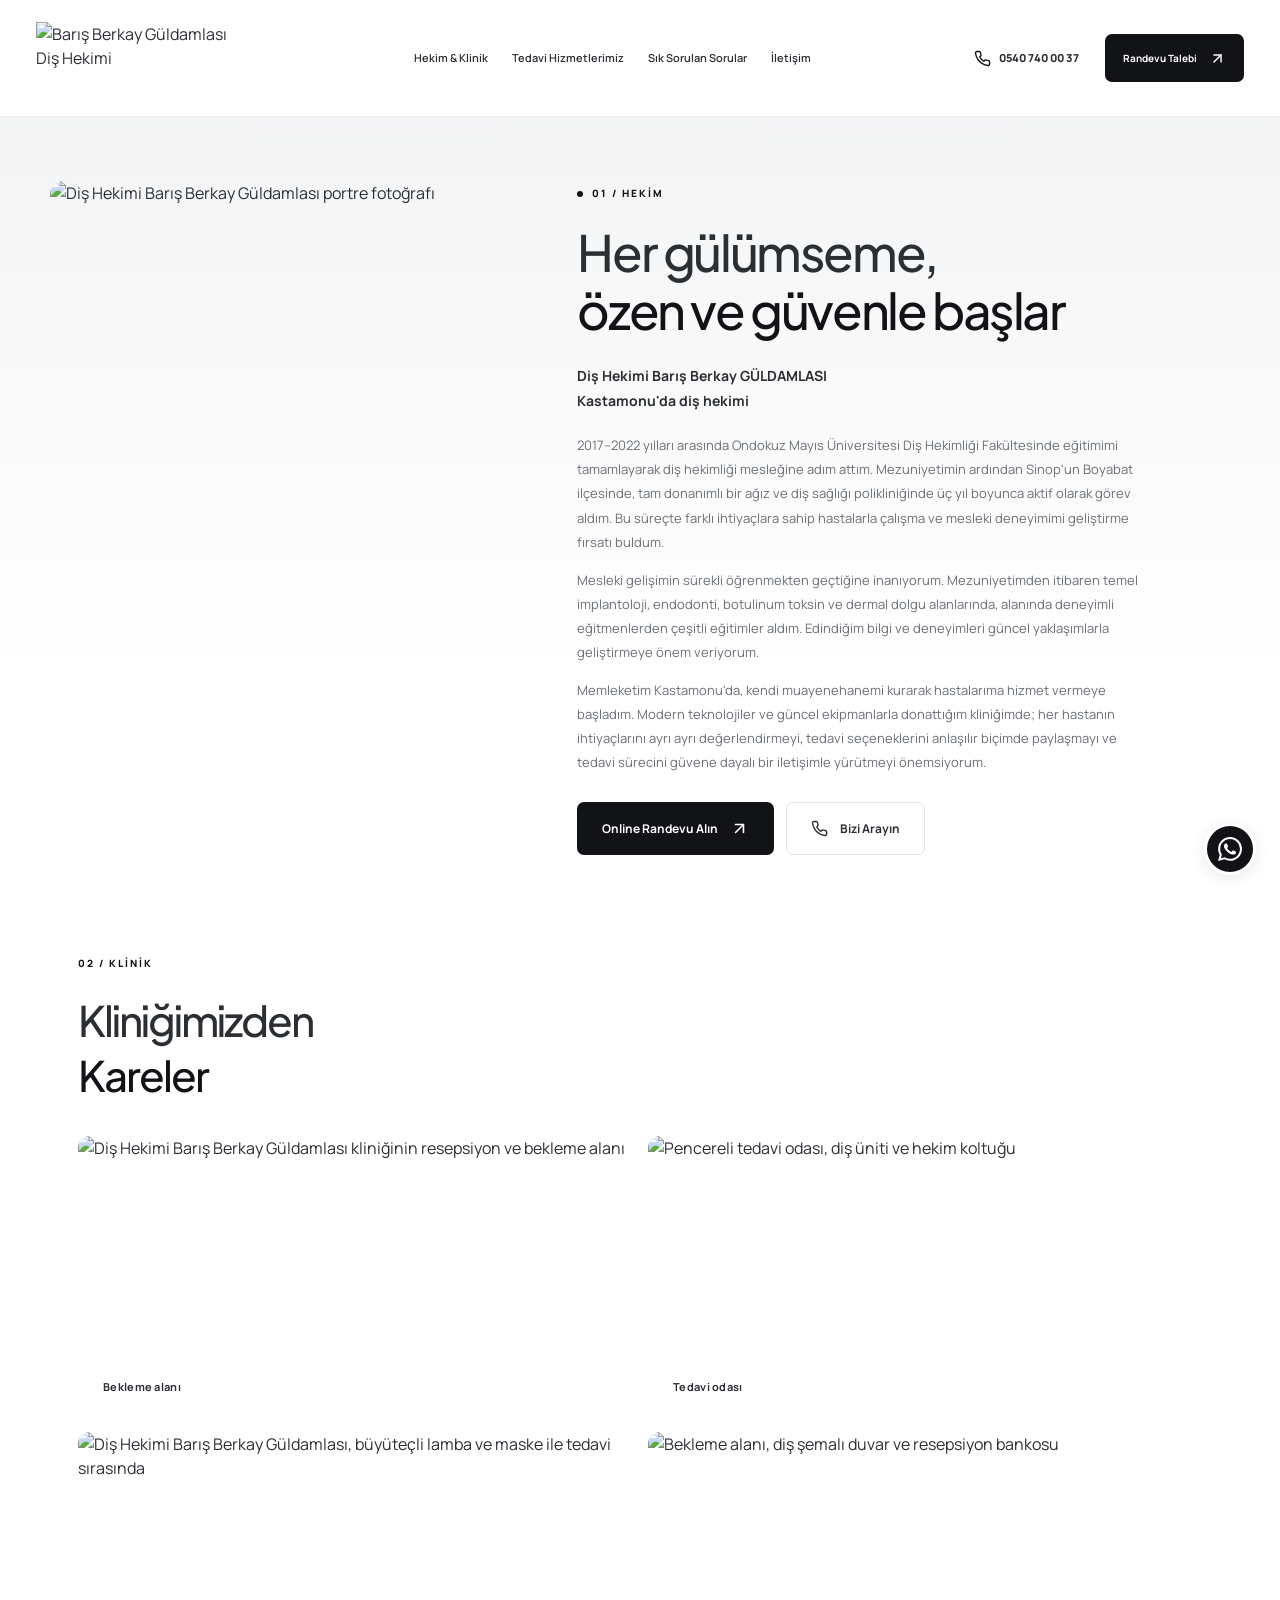
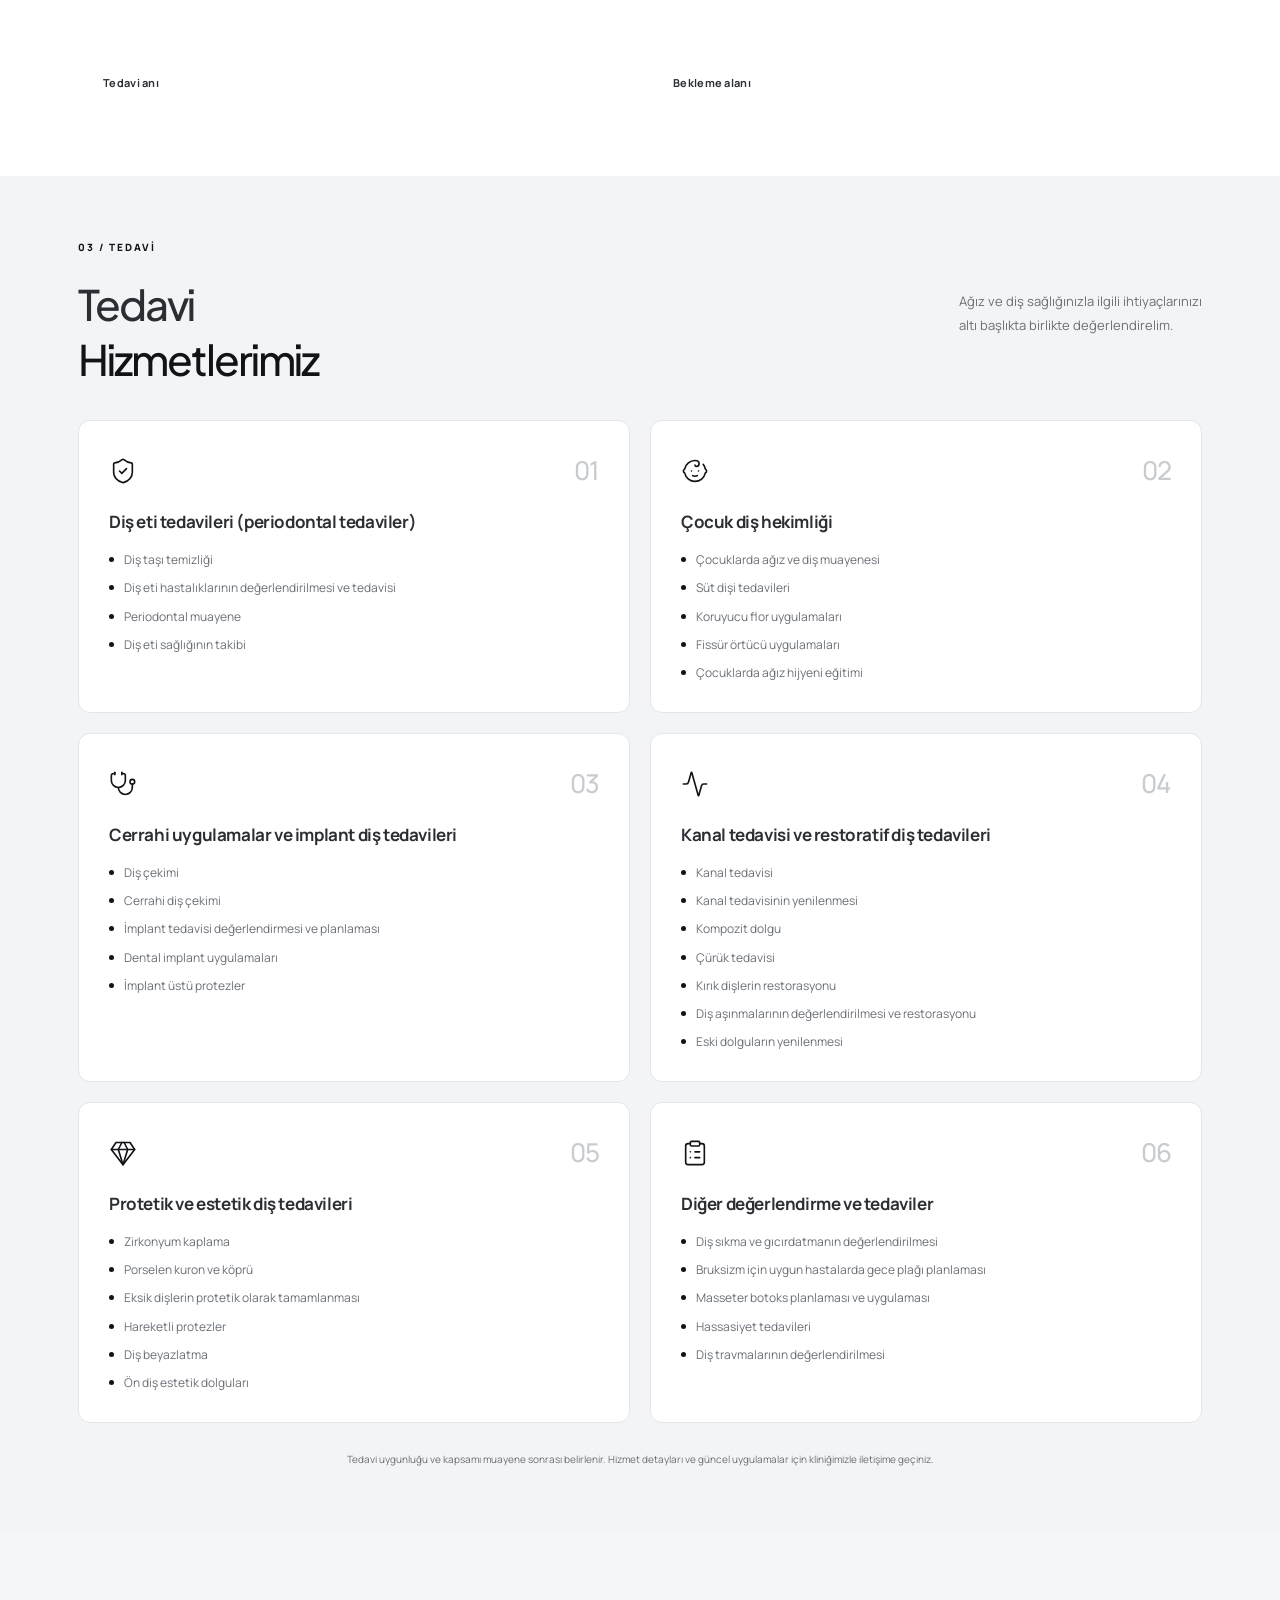
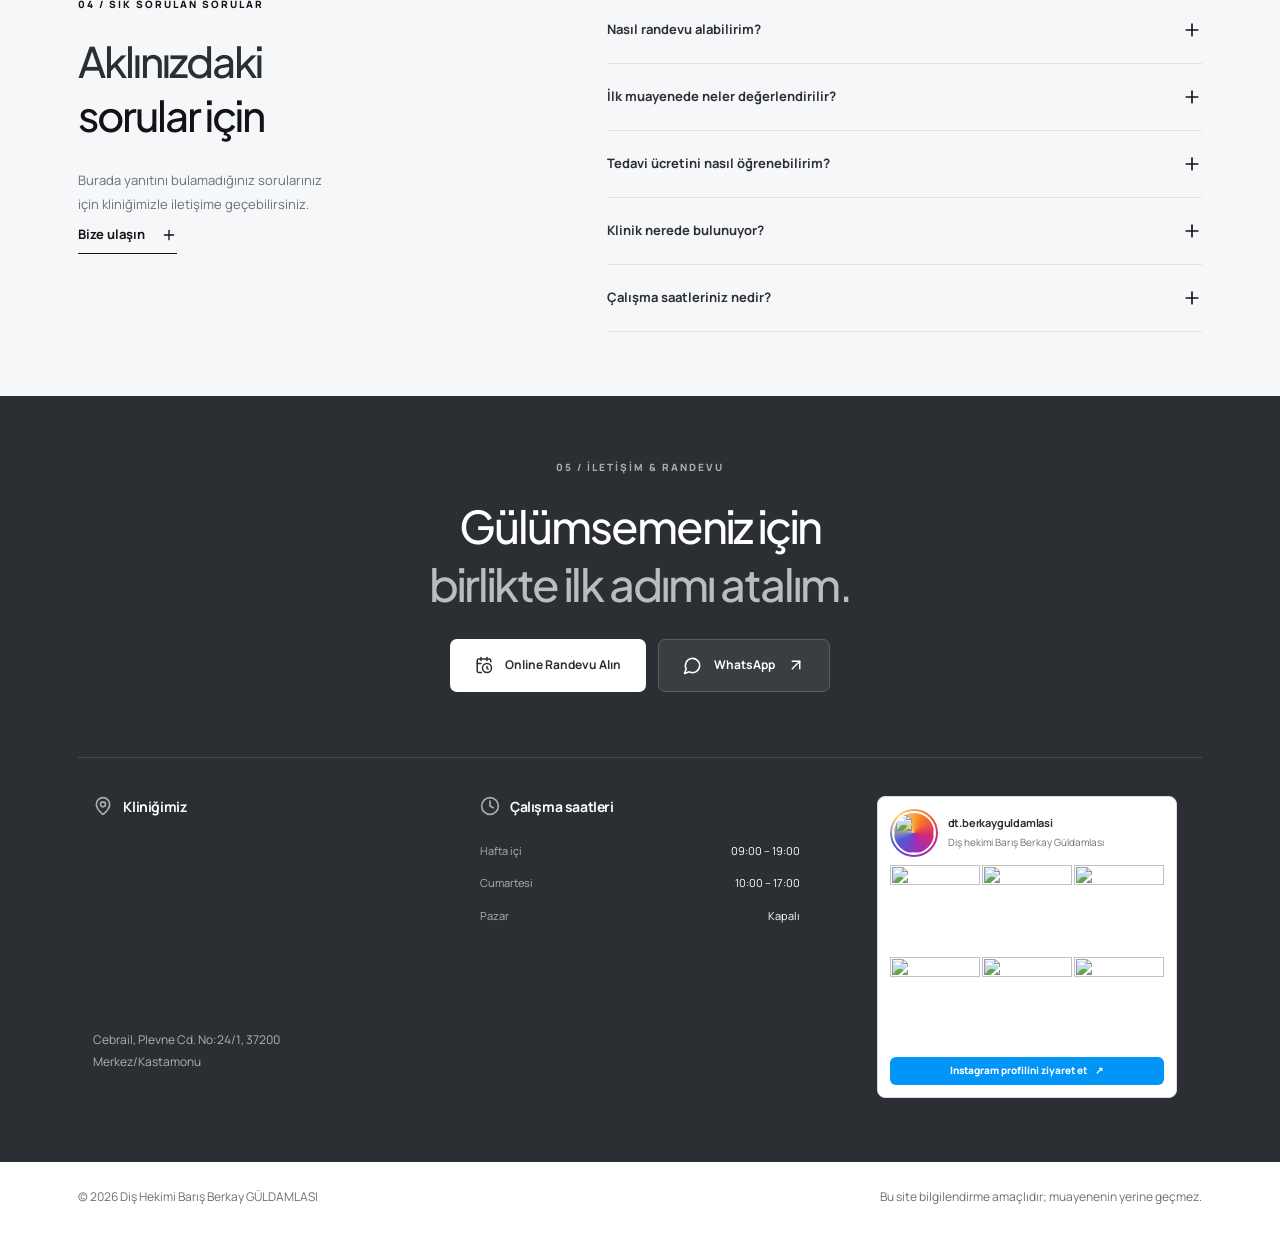
==== commit 843bd2fa: "Restructure index.html: icon sprite, semantics, metadata - Move all inline SVG icons into one <symbo" ====
--- a/index.html
+++ b/index.html
@@ -6,478 +6,488 @@
 
   <title>Kastamonu Diş Hekimi | Barış Berkay GÜLDAMLASI</title>
   <meta name="description" content="Kastamonu Merkez'de Diş Hekimi Barış Berkay GÜLDAMLASI. Tedavi hizmetleri, çalışma saatleri ve adres bilgilerine ulaşın; online randevu ile veya WhatsApp üzerinden randevu talep edin." />
+  <link rel="canonical" href="https://dtberkayguldamlasi.com/" />
+  <link rel="icon" href="favicon.ico" type="image/x-icon" />
 
   <!-- Open Graph -->
+  <meta property="og:type" content="website" />
+  <meta property="og:locale" content="tr_TR" />
+  <meta property="og:url" content="https://dtberkayguldamlasi.com/" />
   <meta property="og:title" content="Kastamonu Diş Hekimi | Barış Berkay Güldamlası Diş Kliniği" />
   <meta property="og:description" content="Kastamonu Merkez'de Diş Hekimi Barış Berkay GÜLDAMLASI. Tedavi hizmetleri, çalışma saatleri ve adres bilgilerine ulaşın; online randevu ile veya WhatsApp üzerinden randevu talep edin." />
-  <meta property="og:type" content="website" />
-  <meta property="og:url" content="https://dtberkayguldamlasi.com/" />
   <meta property="og:image" content="https://dtberkayguldamlasi.com/IMG/baris-berkay-guldamlasi.jpg" />
 
-  <link rel="canonical" href="https://dtberkayguldamlasi.com/" />
-  <link rel="icon" href="favicon.ico" type="image/x-icon" />
-
-  <!-- Fonts -->
+  <!-- Fonts: Plus Jakarta Sans is only used for h1/h2 (weight 500) -->
   <link rel="preconnect" href="https://fonts.googleapis.com" />
   <link rel="preconnect" href="https://fonts.gstatic.com" crossorigin />
-  <link rel="stylesheet" href="https://fonts.googleapis.com/css2?family=Manrope:wght@400;500;600;700;800&family=Plus+Jakarta+Sans:wght@400;500;600;700;800&display=swap" />
-
-  <!-- Styles -->
+  <link rel="stylesheet" href="https://fonts.googleapis.com/css2?family=Manrope:wght@400;500;600;700;800&family=Plus+Jakarta+Sans:wght@500&display=swap" />
+
   <link rel="stylesheet" href="styles/style.css" />
-
-  <!-- Structured Data: WebSite -->
+  <script src="scripts/main.js" defer></script>
+
+  <!-- Structured data. Keep the FAQ answers in sync with the visible #sorular section. -->
   <script type="application/ld+json">
   {
     "@context": "https://schema.org",
-    "@type": "WebSite",
-    "name": "Diş Hekimi Barış Berkay GÜLDAMLASI",
-    "inLanguage": "tr"
-  }
-  </script>
-
-  <!-- Structured Data: Dentist -->
-  <script type="application/ld+json">
-  {
-    "@context": "https://schema.org",
-    "@type": "Dentist",
-    "name": "Diş Hekimi Barış Berkay GÜLDAMLASI",
-    "telephone": "+905407400037",
-    "address": {
-      "@type": "PostalAddress",
-      "streetAddress": "Cebrail, Plevne Cd. No:24/1",
-      "addressLocality": "Kastamonu Merkez",
-      "addressRegion": "Kastamonu",
-      "postalCode": "37200",
-      "addressCountry": "TR"
-    },
-    "openingHours": ["Mo-Fr 09:00-19:00", "Sa 10:00-17:00"]
-  }
-  </script>
-
-  <!-- Structured Data: FAQ -->
-  <script type="application/ld+json">
-  {
-    "@context": "https://schema.org",
-    "@type": "FAQPage",
-    "mainEntity": [
+    "@graph": [
       {
-        "@type": "Question",
-        "name": "Nasıl randevu alabilirim?",
-        "acceptedAnswer": {
-          "@type": "Answer",
-          "text": "0540 740 00 37 numarasını arayarak, WhatsApp üzerinden veya online randevu hizmetimizden bilgilerinizi doldurarak güvenle randevu alabilirsiniz."
-        }
+        "@type": "WebSite",
+        "name": "Diş Hekimi Barış Berkay GÜLDAMLASI",
+        "url": "https://dtberkayguldamlasi.com/",
+        "inLanguage": "tr"
       },
       {
-        "@type": "Question",
-        "name": "İlk muayenede neler değerlendirilir?",
-        "acceptedAnswer": {
-          "@type": "Answer",
-          "text": "Ağız, diş sağlığınız ve genel sağlık durumunuz değerlendirilir. Şikâyetleriniz ve beklentileriniz dinlenir; gerekli görülürse ek incelemeler ve size uygun tedavi seçenekleri görüşülür. Varsa önceki tetkiklerinizi ve kullandığınız ilaçların bilgisini yanınızda getirebilirsiniz."
-        }
+        "@type": "Dentist",
+        "name": "Diş Hekimi Barış Berkay GÜLDAMLASI",
+        "url": "https://dtberkayguldamlasi.com/",
+        "image": "https://dtberkayguldamlasi.com/IMG/baris-berkay-guldamlasi.jpg",
+        "telephone": "+905407400037",
+        "address": {
+          "@type": "PostalAddress",
+          "streetAddress": "Cebrail, Plevne Cd. No:24/1",
+          "addressLocality": "Kastamonu Merkez",
+          "addressRegion": "Kastamonu",
+          "postalCode": "37200",
+          "addressCountry": "TR"
+        },
+        "openingHours": ["Mo-Fr 09:00-19:00", "Sa 10:00-17:00"],
+        "sameAs": ["https://www.instagram.com/dt.berkayguldamlasi"]
       },
       {
-        "@type": "Question",
-        "name": "Tedavi ücretini nasıl öğrenebilirim?",
-        "acceptedAnswer": {
-          "@type": "Answer",
-          "text": "Tedavi ihtiyacı ve kapsamı kişiye göre değişir. Ücret ve süreç hakkında doğru bilgi için klinikle iletişime geçebilir, muayene sonrasında tedavi planınızı görüşebilirsiniz."
-        }
-      },
-      {
-        "@type": "Question",
-        "name": "Klinik nerede bulunuyor?",
-        "acceptedAnswer": {
-          "@type": "Answer",
-          "text": "Klinik Cebrail Mahallesi, Plevne Caddesi No:24/1, Kastamonu Merkez adresindedir. İletişim bölümündeki harita üzerinden konumu görüntüleyebilirsiniz."
-        }
-      },
-      {
-        "@type": "Question",
-        "name": "Çalışma saatleriniz nedir?",
-        "acceptedAnswer": {
-          "@type": "Answer",
-          "text": "Hafta içi 09:00–19:00, Cumartesi 10:00–17:00 saatleri arasında hizmet veriyoruz. Pazar günleri kapalıyız. Ziyaret öncesi telefonla randevu ve saat bilgisini teyit etmenizi öneririz."
-        }
+        "@type": "FAQPage",
+        "mainEntity": [
+          {
+            "@type": "Question",
+            "name": "Nasıl randevu alabilirim?",
+            "acceptedAnswer": {
+              "@type": "Answer",
+              "text": "0540 740 00 37 numarasını arayarak, WhatsApp üzerinden veya online randevu hizmetimizden bilgilerinizi doldurarak güvenle randevu alabilirsiniz."
+            }
+          },
+          {
+            "@type": "Question",
+            "name": "İlk muayenede neler değerlendirilir?",
+            "acceptedAnswer": {
+              "@type": "Answer",
+              "text": "Ağız, diş sağlığınız ve genel sağlık durumunuz değerlendirilir. Şikâyetleriniz ve beklentileriniz dinlenir; gerekli görülürse ek incelemeler ve size uygun tedavi seçenekleri görüşülür. Varsa önceki tetkiklerinizi ve kullandığınız ilaçların bilgisini yanınızda getirebilirsiniz."
+            }
+          },
+          {
+            "@type": "Question",
+            "name": "Tedavi ücretini nasıl öğrenebilirim?",
+            "acceptedAnswer": {
+              "@type": "Answer",
+              "text": "Tedavi ihtiyacı ve kapsamı kişiye göre değişir. Ücret ve süreç hakkında doğru bilgi için klinikle iletişime geçebilir, muayene sonrasında tedavi planınızı görüşebilirsiniz."
+            }
+          },
+          {
+            "@type": "Question",
+            "name": "Klinik nerede bulunuyor?",
+            "acceptedAnswer": {
+              "@type": "Answer",
+              "text": "Kliniğimiz Cebrail Mahallesi, Plevne Caddesi No:24/1, Kastamonu Merkez adresindedir. İletişim bölümündeki harita üzerinden konumu görüntüleyebilirsiniz."
+            }
+          },
+          {
+            "@type": "Question",
+            "name": "Çalışma saatleriniz nedir?",
+            "acceptedAnswer": {
+              "@type": "Answer",
+              "text": "Hafta içi 09:00–19:00, Cumartesi 10:00–17:00 saatleri arasında hizmet veriyoruz. Pazar günleri kapalıyız. Ziyaret öncesi telefonla randevu ve saat bilgisini teyit etmenizi öneririz."
+            }
+          }
+        ]
       }
     ]
   }
   </script>
 </head>
 <body>
-  <div id="root">
-
-    <!-- ==================== HEADER ==================== -->
-    <header class="site-header">
-      <div class="header-inner">
-        <a href="#" class="brand" aria-label="Barış Berkay Güldamlası, ana sayfa">
-          <img class="brand-logo" src="IMG/logo.png" alt="Barış Berkay Güldamlası Diş Hekimi" />
-        </a>
-
-        <nav class="main-nav" aria-label="Ana menü">
-          <a href="#hakkimizda">Hekim &amp; Klinik</a>
-          <a href="#hizmetler">Tedavi Hizmetlerimiz</a>
-          <a href="#sorular">Sık Sorulan Sorular</a>
-          <a href="#iletisim">İletişim</a>
-        </nav>
-
-        <a href="tel:+905407400037" class="header-phone">
-          <svg xmlns="http://www.w3.org/2000/svg" width="17" height="17" viewBox="0 0 24 24" fill="none" stroke="currentColor" stroke-width="2" stroke-linecap="round" stroke-linejoin="round"><path d="M22 16.92v3a2 2 0 0 1-2.18 2 19.79 19.79 0 0 1-8.63-3.07 19.5 19.5 0 0 1-6-6 19.79 19.79 0 0 1-3.07-8.67A2 2 0 0 1 4.11 2h3a2 2 0 0 1 2 1.72 12.84 12.84 0 0 0 .7 2.81 2 2 0 0 1-.45 2.11L8.09 9.91a16 16 0 0 0 6 6l1.27-1.27a2 2 0 0 1 2.11-.45 12.84 12.84 0 0 0 2.81.7A2 2 0 0 1 22 16.92z"></path></svg>
-          0540 740 00 37
-        </a>
-
-        <a href="https://randevu.dtberkayguldamlasi.com/" target="_blank" rel="noreferrer" class="button header-cta">
-          Randevu Talebi
-          <svg xmlns="http://www.w3.org/2000/svg" width="17" height="17" viewBox="0 0 24 24" fill="none" stroke="currentColor" stroke-width="2" stroke-linecap="round" stroke-linejoin="round"><path d="M7 7h10v10"></path><path d="M7 17 17 7"></path></svg>
-        </a>
-
-        <button class="menu-toggle" aria-label="Menüyü aç" aria-expanded="false">
-          <svg class="icon-menu" xmlns="http://www.w3.org/2000/svg" width="24" height="24" viewBox="0 0 24 24" fill="none" stroke="currentColor" stroke-width="2" stroke-linecap="round" stroke-linejoin="round"><line x1="4" x2="20" y1="12" y2="12"></line><line x1="4" x2="20" y1="6" y2="6"></line><line x1="4" x2="20" y1="18" y2="18"></line></svg>
-          <svg class="icon-close" xmlns="http://www.w3.org/2000/svg" width="24" height="24" viewBox="0 0 24 24" fill="none" stroke="currentColor" stroke-width="2" stroke-linecap="round" stroke-linejoin="round"><path d="M18 6 6 18"></path><path d="m6 6 12 12"></path></svg>
-        </button>
+  <!-- Icon sprite (Lucide icons + WhatsApp logo). Use as <svg class="icon"><use href="#icon-…" /></svg>. -->
+  <svg xmlns="http://www.w3.org/2000/svg" hidden>
+    <symbol id="icon-phone" viewBox="0 0 24 24"><path d="M22 16.92v3a2 2 0 0 1-2.18 2 19.79 19.79 0 0 1-8.63-3.07 19.5 19.5 0 0 1-6-6 19.79 19.79 0 0 1-3.07-8.67A2 2 0 0 1 4.11 2h3a2 2 0 0 1 2 1.72 12.84 12.84 0 0 0 .7 2.81 2 2 0 0 1-.45 2.11L8.09 9.91a16 16 0 0 0 6 6l1.27-1.27a2 2 0 0 1 2.11-.45 12.84 12.84 0 0 0 2.81.7A2 2 0 0 1 22 16.92z" /></symbol>
+    <symbol id="icon-arrow-up-right" viewBox="0 0 24 24"><path d="M7 7h10v10" /><path d="M7 17 17 7" /></symbol>
+    <symbol id="icon-plus" viewBox="0 0 24 24"><path d="M5 12h14" /><path d="M12 5v14" /></symbol>
+    <symbol id="icon-menu" viewBox="0 0 24 24"><path d="M4 12h16" /><path d="M4 6h16" /><path d="M4 18h16" /></symbol>
+    <symbol id="icon-x" viewBox="0 0 24 24"><path d="M18 6 6 18" /><path d="m6 6 12 12" /></symbol>
+    <symbol id="icon-chevron-left" viewBox="0 0 24 24"><path d="m15 18-6-6 6-6" /></symbol>
+    <symbol id="icon-chevron-right" viewBox="0 0 24 24"><path d="m9 18 6-6-6-6" /></symbol>
+    <symbol id="icon-message-circle" viewBox="0 0 24 24"><path d="M7.9 20A9 9 0 1 0 4 16.1L2 22Z" /></symbol>
+    <symbol id="icon-calendar-clock" viewBox="0 0 24 24"><path d="M21 7.5V6a2 2 0 0 0-2-2H5a2 2 0 0 0-2 2v14a2 2 0 0 0 2 2h3.5" /><path d="M16 2v4" /><path d="M8 2v4" /><path d="M3 10h5" /><path d="M17.5 17.5 16 16.3V14" /><circle cx="16" cy="16" r="6" /></symbol>
+    <symbol id="icon-map-pin" viewBox="0 0 24 24"><path d="M20 10c0 4.993-5.539 10.193-7.399 11.799a1 1 0 0 1-1.202 0C9.539 20.193 4 14.993 4 10a8 8 0 0 1 16 0" /><circle cx="12" cy="10" r="3" /></symbol>
+    <symbol id="icon-clock" viewBox="0 0 24 24"><circle cx="12" cy="12" r="10" /><path d="M12 6v6l4 2" /></symbol>
+    <symbol id="icon-shield-check" viewBox="0 0 24 24"><path d="M20 13c0 5-3.5 7.5-7.66 8.95a1 1 0 0 1-.67-.01C7.5 20.5 4 18 4 13V6a1 1 0 0 1 1-1c2 0 4.5-1.2 6.24-2.72a1.17 1.17 0 0 1 1.52 0C14.51 3.81 17 5 19 5a1 1 0 0 1 1 1z" /><path d="m9 12 2 2 4-4" /></symbol>
+    <symbol id="icon-baby" viewBox="0 0 24 24"><path d="M9 12h.01" /><path d="M15 12h.01" /><path d="M10 16c.5.3 1.2.5 2 .5s1.5-.2 2-.5" /><path d="M19 6.3a9 9 0 0 1 1.8 3.9 2 2 0 0 1 0 3.6 9 9 0 0 1-17.6 0 2 2 0 0 1 0-3.6A9 9 0 0 1 12 3c2 0 3.5 1.1 3.5 2.5s-.9 2.5-2 2.5c-.8 0-1.5-.4-1.5-1" /></symbol>
+    <symbol id="icon-stethoscope" viewBox="0 0 24 24"><path d="M11 2v2" /><path d="M5 2v2" /><path d="M5 3H4a2 2 0 0 0-2 2v4a6 6 0 0 0 12 0V5a2 2 0 0 0-2-2h-1" /><path d="M8 15a6 6 0 0 0 12 0v-3" /><circle cx="20" cy="10" r="2" /></symbol>
+    <symbol id="icon-activity" viewBox="0 0 24 24"><path d="M22 12h-2.48a2 2 0 0 0-1.93 1.46l-2.35 8.36a.25.25 0 0 1-.48 0L9.24 2.18a.25.25 0 0 0-.48 0l-2.35 8.36A2 2 0 0 1 4.49 12H2" /></symbol>
+    <symbol id="icon-gem" viewBox="0 0 24 24"><path d="M6 3h12l4 6-10 13L2 9Z" /><path d="M11 3 8 9l4 13 4-13-3-6" /><path d="M2 9h20" /></symbol>
+    <symbol id="icon-clipboard-list" viewBox="0 0 24 24"><rect width="8" height="4" x="8" y="2" rx="1" ry="1" /><path d="M16 4h2a2 2 0 0 1 2 2v14a2 2 0 0 1-2 2H6a2 2 0 0 1-2-2V6a2 2 0 0 1 2-2h2" /><path d="M12 11h4" /><path d="M12 16h4" /><path d="M8 11h.01" /><path d="M8 16h.01" /></symbol>
+    <symbol id="icon-whatsapp" viewBox="0 0 24 24"><path fill="currentColor" stroke="none" d="M17.472 14.382c-.297-.149-1.758-.867-2.03-.967-.273-.099-.471-.148-.67.149-.198.297-.767.966-.94 1.164-.173.198-.347.223-.644.075-.297-.149-1.255-.463-2.39-1.475-.883-.788-1.48-1.761-1.653-2.059-.173-.297-.018-.458.13-.606.134-.133.297-.347.446-.52.149-.174.198-.298.297-.497.099-.198.05-.372-.025-.521-.074-.149-.669-1.612-.916-2.207-.242-.579-.487-.5-.669-.51l-.57-.01c-.198 0-.52.074-.792.372s-1.04 1.016-1.04 2.479 1.065 2.875 1.213 3.074c.149.198 2.095 3.2 5.076 4.487.709.306 1.262.489 1.694.626.712.227 1.36.195 1.872.118.571-.085 1.758-.719 2.006-1.413.248-.694.248-1.289.173-1.413-.074-.124-.272-.198-.57-.347m-5.421 7.403h-.004a9.87 9.87 0 0 1-5.031-1.378l-.361-.214-3.741.982.999-3.648-.235-.374a9.86 9.86 0 0 1-1.511-5.26c.002-5.45 4.437-9.884 9.888-9.884 2.64.001 5.122 1.03 6.986 2.896a9.825 9.825 0 0 1 2.892 6.99c-.003 5.45-4.437 9.883-9.882 9.883m8.413-18.297A11.815 11.815 0 0 0 12.05 0C5.495 0 .16 5.335.157 11.892c-.001 2.096.547 4.142 1.588 5.946L.057 24l6.304-1.654a11.882 11.882 0 0 0 5.684 1.448h.005c6.554 0 11.89-5.335 11.893-11.893a11.82 11.82 0 0 0-3.479-8.413Z" /></symbol>
+  </svg>
+
+  <!-- ==================== HEADER ==================== -->
+  <header class="site-header">
+    <div class="header-inner">
+      <a href="#" class="brand" aria-label="Barış Berkay Güldamlası, ana sayfa">
+        <img class="brand-logo" src="IMG/logo.png" alt="Barış Berkay Güldamlası Diş Hekimi" />
+      </a>
+
+      <nav id="main-nav" class="main-nav" aria-label="Ana menü">
+        <a href="#hakkimizda">Hekim &amp; Klinik</a>
+        <a href="#hizmetler">Tedavi Hizmetlerimiz</a>
+        <a href="#sorular">Sık Sorulan Sorular</a>
+        <a href="#iletisim">İletişim</a>
+      </nav>
+
+      <a href="tel:+905407400037" class="header-phone">
+        <svg class="icon" width="17" height="17" aria-hidden="true"><use href="#icon-phone" /></svg>
+        0540 740 00 37
+      </a>
+
+      <a href="https://randevu.dtberkayguldamlasi.com/" target="_blank" rel="noreferrer" class="button header-cta">
+        Randevu Talebi
+        <svg class="icon" width="17" height="17" aria-hidden="true"><use href="#icon-arrow-up-right" /></svg>
+      </a>
+
+      <button class="menu-toggle" type="button" aria-controls="main-nav" aria-expanded="false" aria-label="Menüyü aç">
+        <svg class="icon icon-menu" width="24" height="24" aria-hidden="true"><use href="#icon-menu" /></svg>
+        <svg class="icon icon-close" width="24" height="24" aria-hidden="true"><use href="#icon-x" /></svg>
+      </button>
+    </div>
+  </header>
+
+  <main>
+
+    <!-- ==================== HERO / HAKKIMIZDA ==================== -->
+    <section id="hakkimizda" class="hero">
+      <div class="hero-split">
+        <div class="hero-portrait">
+          <img src="IMG/baris-berkay-guldamlasi.jpg" alt="Diş Hekimi Barış Berkay Güldamlası portre fotoğrafı" width="1600" height="2396" fetchpriority="high" />
+        </div>
+
+        <div class="hero-copy">
+          <div class="eyebrow"><span class="eyebrow-dot"></span> 01 / HEKİM</div>
+          <h1>Her gülümseme,<br /><em>özen ve güvenle başlar</em></h1>
+          <p class="lead">Diş Hekimi Barış Berkay GÜLDAMLASI<br />Kastamonu'da diş hekimi</p>
+          <p>2017–2022 yılları arasında Ondokuz Mayıs Üniversitesi Diş Hekimliği Fakültesinde eğitimimi tamamlayarak diş hekimliği mesleğine adım attım. Mezuniyetimin ardından Sinop'un Boyabat ilçesinde, tam donanımlı bir ağız ve diş sağlığı polikliniğinde üç yıl boyunca aktif olarak görev aldım. Bu süreçte farklı ihtiyaçlara sahip hastalarla çalışma ve mesleki deneyimimi geliştirme fırsatı buldum.</p>
+          <p>Mesleki gelişimin sürekli öğrenmekten geçtiğine inanıyorum. Mezuniyetimden itibaren temel implantoloji, endodonti, botulinum toksin ve dermal dolgu alanlarında, alanında deneyimli eğitmenlerden çeşitli eğitimler aldım. Edindiğim bilgi ve deneyimleri güncel yaklaşımlarla geliştirmeye önem veriyorum.</p>
+          <p>Memleketim Kastamonu'da, kendi muayenehanemi kurarak hastalarıma hizmet vermeye başladım. Modern teknolojiler ve güncel ekipmanlarla donattığım kliniğimde; her hastanın ihtiyaçlarını ayrı ayrı değerlendirmeyi, tedavi seçeneklerini anlaşılır biçimde paylaşmayı ve tedavi sürecini güvene dayalı bir iletişimle yürütmeyi önemsiyorum.</p>
+          <div class="actions">
+            <a class="button" href="https://randevu.dtberkayguldamlasi.com/" target="_blank" rel="noreferrer">
+              Online Randevu Alın
+              <svg class="icon" width="19" height="19" aria-hidden="true"><use href="#icon-arrow-up-right" /></svg>
+            </a>
+            <a class="button button-outline" href="tel:+905407400037">
+              <svg class="icon" width="17" height="17" aria-hidden="true"><use href="#icon-phone" /></svg>
+              Bizi Arayın
+            </a>
+          </div>
+        </div>
       </div>
-    </header>
-
-    <main>
-
-      <!-- ==================== HERO / HAKKIMIZDA ==================== -->
-      <section id="hakkimizda" class="hero">
-        <div class="hero-split">
-          <div class="hero-portrait">
-            <img src="IMG/baris-berkay-guldamlasi.jpg" alt="Diş Hekimi Barış Berkay Güldamlası portre fotoğrafı" width="800" height="1000" fetchpriority="high" />
-          </div>
-
-          <div class="hero-copy">
-            <div class="eyebrow"><span class="eyebrow-dot"></span> 01 / HEKİM</div>
-            <h1>Her gülümseme,<br /><em>özen ve güvenle başlar</em></h1>
-            <p class="lead">Diş Hekimi Barış Berkay GÜLDAMLASI<br />Kastamonu'da diş hekimi</p>
-            <p>2017–2022 yılları arasında Ondokuz Mayıs Üniversitesi Diş Hekimliği Fakültesinde eğitimimi tamamlayarak diş hekimliği mesleğine adım attım. Mezuniyetimin ardından Sinop'un Boyabat ilçesinde, tam donanımlı bir ağız ve diş sağlığı polikliniğinde üç yıl boyunca aktif olarak görev aldım. Bu süreçte farklı ihtiyaçlara sahip hastalarla çalışma ve mesleki deneyimimi geliştirme fırsatı buldum.</p>
-            <p>Mesleki gelişimin sürekli öğrenmekten geçtiğine inanıyorum. Mezuniyetimden itibaren temel implantoloji, endodonti, botulinum toksin ve dermal dolgu alanlarında, alanında deneyimli eğitmenlerden çeşitli eğitimler aldım. Edindiğim bilgi ve deneyimleri güncel yaklaşımlarla geliştirmeye önem veriyorum.</p>
-            <p>Memleketim Kastamonu'da, kendi muayenehanemi kurarak hastalarıma hizmet vermeye başladım. Modern teknolojiler ve güncel ekipmanlarla donattığım kliniğimde; her hastanın ihtiyaçlarını ayrı ayrı değerlendirmeyi, tedavi seçeneklerini anlaşılır biçimde paylaşmayı ve tedavi sürecini güvene dayalı bir iletişimle yürütmeyi önemsiyorum.</p>
-            <div class="actions">
-              <a class="button" href="https://randevu.dtberkayguldamlasi.com/" target="_blank" rel="noreferrer">
-                Online Randevu Alın
-                <svg xmlns="http://www.w3.org/2000/svg" width="19" height="19" viewBox="0 0 24 24" fill="none" stroke="currentColor" stroke-width="2" stroke-linecap="round" stroke-linejoin="round"><path d="M7 7h10v10"></path><path d="M7 17 17 7"></path></svg>
-              </a>
-              <a class="button button-outline" href="tel:+905407400037">
-                <svg xmlns="http://www.w3.org/2000/svg" width="17" height="17" viewBox="0 0 24 24" fill="none" stroke="currentColor" stroke-width="2" stroke-linecap="round" stroke-linejoin="round"><path d="M22 16.92v3a2 2 0 0 1-2.18 2 19.79 19.79 0 0 1-8.63-3.07 19.5 19.5 0 0 1-6-6 19.79 19.79 0 0 1-3.07-8.67A2 2 0 0 1 4.11 2h3a2 2 0 0 1 2 1.72 12.84 12.84 0 0 0 .7 2.81 2 2 0 0 1-.45 2.11L8.09 9.91a16 16 0 0 0 6 6l1.27-1.27a2 2 0 0 1 2.11-.45 12.84 12.84 0 0 0 2.81.7A2 2 0 0 1 22 16.92z"></path></svg>
-                Bizi Arayın
-              </a>
-            </div>
-          </div>
-        </div>
-      </section>
-
-      <!-- ==================== GALLERY ==================== -->
-      <section id="klinik" class="gallery-section">
-        <div class="section">
-          <div class="section-heading">
-            <div>
-              <div class="eyebrow">02 / KLİNİK</div>
-              <h2>Kliniğimizden<br /><em>Kareler</em></h2>
-            </div>
-          </div>
-          <div class="gallery-grid">
-            <figure>
-              <img src="IMG/bekleme-alani.jpg" alt="Diş Hekimi Barış Berkay Güldamlası kliniğinin resepsiyon ve bekleme alanı" width="900" height="700" loading="lazy" />
-              <figcaption>Bekleme alanı</figcaption>
-            </figure>
-            <figure>
-              <img src="IMG/tedavi-odasi.jpg" alt="Pencereli tedavi odası, diş üniti ve hekim koltuğu" width="900" height="700" loading="lazy" />
-              <figcaption>Tedavi odası</figcaption>
-            </figure>
-            <figure>
-              <img src="IMG/tedavi-ani.jpg" alt="Diş Hekimi Barış Berkay Güldamlası, büyüteçli lamba ve maske ile tedavi sırasında" width="900" height="700" loading="lazy" />
-              <figcaption>Tedavi anı</figcaption>
-            </figure>
-            <figure>
-              <img src="IMG/bekleme-alani-2.jpg" alt="Bekleme alanı, diş şemalı duvar ve resepsiyon bankosu" width="900" height="700" loading="lazy" />
-              <figcaption>Bekleme alanı</figcaption>
-            </figure>
-          </div>
-        </div>
-      </section>
-      <dialog class="gallery-lightbox" aria-label="Klinik fotoğraf galerisi" tabindex="-1">
-        <button class="lightbox-close" type="button" aria-label="Galeriyi kapat">
-          <svg aria-hidden="true" width="22" height="22" viewBox="0 0 24 24" fill="none" stroke="currentColor" stroke-width="1.8" stroke-linecap="round"><path d="m18 6-12 12M6 6l12 12"></path></svg>
-        </button>
-        <button class="lightbox-nav lightbox-previous" type="button" aria-label="Önceki fotoğraf">
-          <svg aria-hidden="true" width="22" height="22" viewBox="0 0 24 24" fill="none" stroke="currentColor" stroke-width="1.8" stroke-linecap="round" stroke-linejoin="round"><path d="m15 18-6-6 6-6"></path></svg>
-        </button>
-        <figure class="lightbox-figure">
-          <img class="lightbox-image" alt="" />
-          <figcaption class="lightbox-caption"></figcaption>
-        </figure>
-        <button class="lightbox-nav lightbox-next" type="button" aria-label="Sonraki fotoğraf">
-          <svg aria-hidden="true" width="22" height="22" viewBox="0 0 24 24" fill="none" stroke="currentColor" stroke-width="1.8" stroke-linecap="round" stroke-linejoin="round"><path d="m9 18 6-6-6-6"></path></svg>
-        </button>
-      </dialog>
-
-      <!-- ==================== SERVICES ==================== -->
-      <section id="hizmetler" class="services-section">
-        <div class="section">
-          <div class="section-heading">
-            <div>
-              <div class="eyebrow">03 / TEDAVİ</div>
-              <h2>Tedavi<br /><em>Hizmetlerimiz</em></h2>
-            </div>
-            <p>Ağız ve diş sağlığınızla ilgili ihtiyaçlarınızı<br class="desktop-break" /> altı başlıkta birlikte değerlendirelim.</p>
-          </div>
-
-          <div class="service-grid">
-            <!-- Service 01 -->
-            <div class="service-card">
-              <div class="service-top">
-                <svg xmlns="http://www.w3.org/2000/svg" width="28" height="28" viewBox="0 0 24 24" fill="none" stroke="currentColor" stroke-width="1.4" stroke-linecap="round" stroke-linejoin="round"><path d="M20 13c0 5-3.5 7.5-7.66 8.95a1 1 0 0 1-.67-.01C7.5 20.5 4 18 4 13V6a1 1 0 0 1 1-1c2 0 4.5-1.2 6.24-2.72a1.17 1.17 0 0 1 1.52 0C14.51 3.81 17 5 19 5a1 1 0 0 1 1 1z"></path><path d="m9 12 2 2 4-4"></path></svg>
-                <span class="service-number">01</span>
+    </section>
+
+    <!-- ==================== GALLERY ==================== -->
+    <section id="klinik" class="gallery-section">
+      <div class="section">
+        <div class="section-heading">
+          <div>
+            <div class="eyebrow">02 / KLİNİK</div>
+            <h2>Kliniğimizden<br /><em>Kareler</em></h2>
+          </div>
+        </div>
+        <div class="gallery-grid">
+          <figure>
+            <img src="IMG/bekleme-alani.jpg" alt="Diş Hekimi Barış Berkay Güldamlası kliniğinin resepsiyon ve bekleme alanı" width="1600" height="2396" loading="lazy" />
+            <figcaption>Bekleme alanı</figcaption>
+          </figure>
+          <figure>
+            <img src="IMG/tedavi-odasi.jpg" alt="Pencereli tedavi odası, diş üniti ve hekim koltuğu" width="1600" height="2396" loading="lazy" />
+            <figcaption>Tedavi odası</figcaption>
+          </figure>
+          <figure>
+            <img src="IMG/tedavi-ani.jpg" alt="Diş Hekimi Barış Berkay Güldamlası, büyüteçli lamba ve maske ile tedavi sırasında" width="1600" height="2396" loading="lazy" />
+            <figcaption>Tedavi anı</figcaption>
+          </figure>
+          <figure>
+            <img src="IMG/bekleme-alani-2.jpg" alt="Bekleme alanı, diş şemalı duvar ve resepsiyon bankosu" width="1600" height="2396" loading="lazy" />
+            <figcaption>Bekleme alanı</figcaption>
+          </figure>
+        </div>
+      </div>
+    </section>
+
+    <dialog class="gallery-lightbox" aria-label="Klinik fotoğraf galerisi" tabindex="-1">
+      <button class="lightbox-close" type="button" aria-label="Galeriyi kapat">
+        <svg class="icon" width="22" height="22" aria-hidden="true"><use href="#icon-x" /></svg>
+      </button>
+      <button class="lightbox-nav lightbox-previous" type="button" aria-label="Önceki fotoğraf">
+        <svg class="icon" width="22" height="22" aria-hidden="true"><use href="#icon-chevron-left" /></svg>
+      </button>
+      <figure class="lightbox-figure">
+        <img class="lightbox-image" alt="" />
+        <figcaption class="lightbox-caption"></figcaption>
+      </figure>
+      <button class="lightbox-nav lightbox-next" type="button" aria-label="Sonraki fotoğraf">
+        <svg class="icon" width="22" height="22" aria-hidden="true"><use href="#icon-chevron-right" /></svg>
+      </button>
+    </dialog>
+
+    <!-- ==================== SERVICES ==================== -->
+    <section id="hizmetler" class="services-section">
+      <div class="section">
+        <div class="section-heading">
+          <div>
+            <div class="eyebrow">03 / TEDAVİ</div>
+            <h2>Tedavi<br /><em>Hizmetlerimiz</em></h2>
+          </div>
+          <p>Ağız ve diş sağlığınızla ilgili ihtiyaçlarınızı<br class="desktop-break" /> altı başlıkta birlikte değerlendirelim.</p>
+        </div>
+
+        <div class="service-grid">
+          <article class="service-card">
+            <div class="service-top">
+              <svg class="icon" width="28" height="28" aria-hidden="true"><use href="#icon-shield-check" /></svg>
+              <span class="service-number">01</span>
+            </div>
+            <h3>Diş eti tedavileri (periodontal tedaviler)</h3>
+            <ul class="service-items">
+              <li>Diş taşı temizliği</li>
+              <li>Diş eti hastalıklarının değerlendirilmesi ve tedavisi</li>
+              <li>Periodontal muayene</li>
+              <li>Diş eti sağlığının takibi</li>
+            </ul>
+          </article>
+
+          <article class="service-card">
+            <div class="service-top">
+              <svg class="icon" width="28" height="28" aria-hidden="true"><use href="#icon-baby" /></svg>
+              <span class="service-number">02</span>
+            </div>
+            <h3>Çocuk diş hekimliği</h3>
+            <ul class="service-items">
+              <li>Çocuklarda ağız ve diş muayenesi</li>
+              <li>Süt dişi tedavileri</li>
+              <li>Koruyucu flor uygulamaları</li>
+              <li>Fissür örtücü uygulamaları</li>
+              <li>Çocuklarda ağız hijyeni eğitimi</li>
+            </ul>
+          </article>
+
+          <article class="service-card">
+            <div class="service-top">
+              <svg class="icon" width="28" height="28" aria-hidden="true"><use href="#icon-stethoscope" /></svg>
+              <span class="service-number">03</span>
+            </div>
+            <h3>Cerrahi uygulamalar ve implant diş tedavileri</h3>
+            <ul class="service-items">
+              <li>Diş çekimi</li>
+              <li>Cerrahi diş çekimi</li>
+              <li>İmplant tedavisi değerlendirmesi ve planlaması</li>
+              <li>Dental implant uygulamaları</li>
+              <li>İmplant üstü protezler</li>
+            </ul>
+          </article>
+
+          <article class="service-card">
+            <div class="service-top">
+              <svg class="icon" width="28" height="28" aria-hidden="true"><use href="#icon-activity" /></svg>
+              <span class="service-number">04</span>
+            </div>
+            <h3>Kanal tedavisi ve restoratif diş tedavileri</h3>
+            <ul class="service-items">
+              <li>Kanal tedavisi</li>
+              <li>Kanal tedavisinin yenilenmesi</li>
+              <li>Kompozit dolgu</li>
+              <li>Çürük tedavisi</li>
+              <li>Kırık dişlerin restorasyonu</li>
+              <li>Diş aşınmalarının değerlendirilmesi ve restorasyonu</li>
+              <li>Eski dolguların yenilenmesi</li>
+            </ul>
+          </article>
+
+          <article class="service-card">
+            <div class="service-top">
+              <svg class="icon" width="28" height="28" aria-hidden="true"><use href="#icon-gem" /></svg>
+              <span class="service-number">05</span>
+            </div>
+            <h3>Protetik ve estetik diş tedavileri</h3>
+            <ul class="service-items">
+              <li>Zirkonyum kaplama</li>
+              <li>Porselen kuron ve köprü</li>
+              <li>Eksik dişlerin protetik olarak tamamlanması</li>
+              <li>Hareketli protezler</li>
+              <li>Diş beyazlatma</li>
+              <li>Ön diş estetik dolguları</li>
+            </ul>
+          </article>
+
+          <article class="service-card">
+            <div class="service-top">
+              <svg class="icon" width="28" height="28" aria-hidden="true"><use href="#icon-clipboard-list" /></svg>
+              <span class="service-number">06</span>
+            </div>
+            <h3>Diğer değerlendirme ve tedaviler</h3>
+            <ul class="service-items">
+              <li>Diş sıkma ve gıcırdatmanın değerlendirilmesi</li>
+              <li>Bruksizm için uygun hastalarda gece plağı planlaması</li>
+              <li>Masseter botoks planlaması ve uygulaması</li>
+              <li>Hassasiyet tedavileri</li>
+              <li>Diş travmalarının değerlendirilmesi</li>
+            </ul>
+          </article>
+        </div>
+
+        <p class="medical-note">Tedavi uygunluğu ve kapsamı muayene sonrası belirlenir. Hizmet detayları ve güncel uygulamalar için kliniğimizle iletişime geçiniz.</p>
+      </div>
+    </section>
+
+    <!-- ==================== FAQ ==================== -->
+    <section id="sorular" class="faq-section">
+      <div class="section faq-layout">
+        <div class="faq-intro">
+          <div class="eyebrow">04 / SIK SORULAN SORULAR</div>
+          <h2>Aklınızdaki<br /><em>sorular için</em></h2>
+          <p>Burada yanıtını bulamadığınız sorularınız<br class="desktop-break" /> için kliniğimizle iletişime geçebilirsiniz.</p>
+          <a class="text-link" href="#iletisim">
+            Bize ulaşın
+            <svg class="icon" width="16" height="16" aria-hidden="true"><use href="#icon-plus" /></svg>
+          </a>
+        </div>
+
+        <!-- Answers are mirrored in the FAQPage structured data in <head>. -->
+        <div class="faq-list">
+          <details>
+            <summary>
+              Nasıl randevu alabilirim?
+              <svg class="icon" width="20" height="20" aria-hidden="true"><use href="#icon-plus" /></svg>
+            </summary>
+            <p>0540 740 00 37 numarasını arayarak, WhatsApp üzerinden veya online randevu hizmetimizden bilgilerinizi doldurarak güvenle randevu alabilirsiniz.</p>
+          </details>
+          <details>
+            <summary>
+              İlk muayenede neler değerlendirilir?
+              <svg class="icon" width="20" height="20" aria-hidden="true"><use href="#icon-plus" /></svg>
+            </summary>
+            <p>Ağız, diş sağlığınız ve genel sağlık durumunuz değerlendirilir. Şikâyetleriniz ve beklentileriniz dinlenir; gerekli görülürse ek incelemeler ve size uygun tedavi seçenekleri görüşülür. Varsa önceki tetkiklerinizi ve kullandığınız ilaçların bilgisini yanınızda getirebilirsiniz.</p>
+          </details>
+          <details>
+            <summary>
+              Tedavi ücretini nasıl öğrenebilirim?
+              <svg class="icon" width="20" height="20" aria-hidden="true"><use href="#icon-plus" /></svg>
+            </summary>
+            <p>Tedavi ihtiyacı ve kapsamı kişiye göre değişir. Ücret ve süreç hakkında doğru bilgi için klinikle iletişime geçebilir, muayene sonrasında tedavi planınızı görüşebilirsiniz.</p>
+          </details>
+          <details>
+            <summary>
+              Klinik nerede bulunuyor?
+              <svg class="icon" width="20" height="20" aria-hidden="true"><use href="#icon-plus" /></svg>
+            </summary>
+            <p>Kliniğimiz Cebrail Mahallesi, Plevne Caddesi No:24/1, Kastamonu Merkez adresindedir. İletişim bölümündeki harita üzerinden konumu görüntüleyebilirsiniz.</p>
+          </details>
+          <details>
+            <summary>
+              Çalışma saatleriniz nedir?
+              <svg class="icon" width="20" height="20" aria-hidden="true"><use href="#icon-plus" /></svg>
+            </summary>
+            <p>Hafta içi 09:00–19:00, Cumartesi 10:00–17:00 saatleri arasında hizmet veriyoruz. Pazar günleri kapalıyız. Ziyaret öncesi telefonla randevu ve saat bilgisini teyit etmenizi öneririz.</p>
+          </details>
+        </div>
+      </div>
+    </section>
+
+    <!-- ==================== CONTACT ==================== -->
+    <section id="iletisim" class="contact-section">
+      <div class="section">
+        <div class="contact-heading">
+          <div class="eyebrow">05 / İLETİŞİM &amp; RANDEVU</div>
+          <h2>Gülümsemeniz için<br /><em>birlikte ilk adımı atalım.</em></h2>
+          <div class="actions">
+            <a class="button button-white" href="https://randevu.dtberkayguldamlasi.com/" target="_blank" rel="noreferrer">
+              <svg class="icon" width="18" height="18" aria-hidden="true"><use href="#icon-calendar-clock" /></svg>
+              Online Randevu Alın
+            </a>
+            <a class="button button-dark" href="https://wa.me/905407400037?text=Merhaba%2C%20randevu%20talebi%20i%C3%A7in%20bilgi%20almak%20istiyorum." target="_blank" rel="noreferrer">
+              <svg class="icon" width="19" height="19" aria-hidden="true"><use href="#icon-message-circle" /></svg>
+              WhatsApp
+              <svg class="icon" width="18" height="18" aria-hidden="true"><use href="#icon-arrow-up-right" /></svg>
+            </a>
+          </div>
+        </div>
+
+        <div class="contact-info">
+          <div>
+            <div class="info-title">
+              <svg class="icon" width="20" height="20" aria-hidden="true"><use href="#icon-map-pin" /></svg>
+              <h3>Kliniğimiz</h3>
+            </div>
+            <iframe
+              class="clinic-map"
+              src="https://www.google.com/maps/embed?pb=!1m18!1m12!1m3!1d2993.7977075499257!2d33.7771018!3d41.3784796!2m3!1f0!2f0!3f0!3m2!1i1024!2i768!4f13.1!3m3!1m2!1s0x4084f15a57ced763%3A0xa5f556155ab88971!2zRGnFnyBIZWtpbWkgQmFyxLHFnyBCZXJrYXkgR8OcTERBTUxBU0k!5e0!3m2!1sen!2str!4v1794504472020!5m2!1sen!2str"
+              title="Google Haritalar - Kliniğimiz"
+              loading="lazy"
+              referrerpolicy="strict-origin-when-cross-origin"
+              allowfullscreen
+            ></iframe>
+            <p>Cebrail, Plevne Cd. No:24/1, 37200 Merkez/Kastamonu</p>
+          </div>
+
+          <div>
+            <div class="info-title">
+              <svg class="icon" width="20" height="20" aria-hidden="true"><use href="#icon-clock" /></svg>
+              <h3>Çalışma saatleri</h3>
+            </div>
+            <dl>
+              <div><dt>Hafta içi</dt><dd>09:00 – 19:00</dd></div>
+              <div><dt>Cumartesi</dt><dd>10:00 – 17:00</dd></div>
+              <div><dt>Pazar</dt><dd>Kapalı</dd></div>
+            </dl>
+          </div>
+
+          <a class="instagram-card" href="https://www.instagram.com/dt.berkayguldamlasi" target="_blank" rel="noreferrer" aria-label="Instagram'da dt.berkayguldamlasi profilini ziyaret edin">
+            <div class="instagram-profile">
+              <span class="instagram-avatar-ring">
+                <img class="instagram-avatar" src="IMG/insta/instagram-avatar.jpg" alt="" loading="lazy" />
+              </span>
+              <div class="instagram-identity">
+                <strong>dt.berkayguldamlasi</strong>
+                <span>Diş hekimi Barış Berkay Güldamlası</span>
               </div>
-              <h3>Diş eti tedavileri (periodontal tedaviler)</h3>
-              <ul class="service-items">
-                <li>Diş taşı temizliği</li>
-                <li>Diş eti hastalıklarının değerlendirilmesi ve tedavisi</li>
-                <li>Periodontal muayene</li>
-                <li>Diş eti sağlığının takibi</li>
-              </ul>
-            </div>
-
-            <!-- Service 02 -->
-            <div class="service-card">
-              <div class="service-top">
-                <svg xmlns="http://www.w3.org/2000/svg" width="28" height="28" viewBox="0 0 24 24" fill="none" stroke="currentColor" stroke-width="1.4" stroke-linecap="round" stroke-linejoin="round"><path d="M9 12h.01"></path><path d="M15 12h.01"></path><path d="M10 16c.5.3 1.2.5 2 .5s1.5-.2 2-.5"></path><path d="M19 6.3a9 9 0 0 1 1.8 3.9 2 2 0 0 1 0 3.6 9 9 0 0 1-17.6 0 2 2 0 0 1 0-3.6A9 9 0 0 1 12 3c2 0 3.5 1.1 3.5 2.5s-.9 2.5-2 2.5c-.8 0-1.5-.4-1.5-1"></path></svg>
-                <span class="service-number">02</span>
-              </div>
-              <h3>Çocuk diş hekimliği</h3>
-              <ul class="service-items">
-                <li>Çocuklarda ağız ve diş muayenesi</li>
-                <li>Süt dişi tedavileri</li>
-                <li>Koruyucu flor uygulamaları</li>
-                <li>Fissür örtücü uygulamaları</li>
-                <li>Çocuklarda ağız hijyeni eğitimi</li>
-              </ul>
-            </div>
-
-            <!-- Service 03 -->
-            <div class="service-card">
-              <div class="service-top">
-                <svg xmlns="http://www.w3.org/2000/svg" width="28" height="28" viewBox="0 0 24 24" fill="none" stroke="currentColor" stroke-width="1.4" stroke-linecap="round" stroke-linejoin="round"><path d="M11 2v2"></path><path d="M5 2v2"></path><path d="M5 3H4a2 2 0 0 0-2 2v4a6 6 0 0 0 12 0V5a2 2 0 0 0-2-2h-1"></path><path d="M8 15a6 6 0 0 0 12 0v-3"></path><circle cx="20" cy="10" r="2"></circle></svg>
-                <span class="service-number">03</span>
-              </div>
-              <h3>Cerrahi uygulamalar ve implant diş tedavileri</h3>
-              <ul class="service-items">
-                <li>Diş çekimi</li>
-                <li>Cerrahi diş çekimi</li>
-                <li>İmplant tedavisi değerlendirmesi ve planlaması</li>
-                <li>Dental implant uygulamaları</li>
-                <li>İmplant üstü protezler</li>
-              </ul>
-            </div>
-
-            <!-- Service 04 -->
-            <div class="service-card">
-              <div class="service-top">
-                <svg xmlns="http://www.w3.org/2000/svg" width="28" height="28" viewBox="0 0 24 24" fill="none" stroke="currentColor" stroke-width="1.4" stroke-linecap="round" stroke-linejoin="round"><path d="M22 12h-2.48a2 2 0 0 0-1.93 1.46l-2.35 8.36a.25.25 0 0 1-.48 0L9.24 2.18a.25.25 0 0 0-.48 0l-2.35 8.36A2 2 0 0 1 4.49 12H2"></path></svg>
-                <span class="service-number">04</span>
-              </div>
-              <h3>Kanal tedavisi ve restoratif diş tedavileri</h3>
-              <ul class="service-items">
-                <li>Kanal tedavisi</li>
-                <li>Kanal tedavisinin yenilenmesi</li>
-                <li>Kompozit dolgu</li>
-                <li>Çürük tedavisi</li>
-                <li>Kırık dişlerin restorasyonu</li>
-                <li>Diş aşınmalarının değerlendirilmesi ve restorasyonu</li>
-                <li>Eski dolguların yenilenmesi</li>
-              </ul>
-            </div>
-
-            <!-- Service 05 -->
-            <div class="service-card">
-              <div class="service-top">
-                <svg xmlns="http://www.w3.org/2000/svg" width="28" height="28" viewBox="0 0 24 24" fill="none" stroke="currentColor" stroke-width="1.4" stroke-linecap="round" stroke-linejoin="round"><path d="M6 3h12l4 6-10 13L2 9Z"></path><path d="M11 3 8 9l4 13 4-13-3-6"></path><path d="M2 9h20"></path></svg>
-                <span class="service-number">05</span>
-              </div>
-              <h3>Protetik ve estetik diş tedavileri</h3>
-              <ul class="service-items">
-                <li>Zirkonyum kaplama</li>
-                <li>Porselen kuron ve köprü</li>
-                <li>Eksik dişlerin protetik olarak tamamlanması</li>
-                <li>Hareketli protezler</li>
-                <li>Diş beyazlatma</li>
-                <li>Ön diş estetik dolguları</li>
-              </ul>
-            </div>
-
-            <!-- Service 06 -->
-            <div class="service-card">
-              <div class="service-top">
-                <svg xmlns="http://www.w3.org/2000/svg" width="28" height="28" viewBox="0 0 24 24" fill="none" stroke="currentColor" stroke-width="1.4" stroke-linecap="round" stroke-linejoin="round"><rect width="8" height="4" x="8" y="2" rx="1" ry="1"></rect><path d="M16 4h2a2 2 0 0 1 2 2v14a2 2 0 0 1-2 2H6a2 2 0 0 1-2-2V6a2 2 0 0 1 2-2h2"></path><path d="M12 11h4"></path><path d="M12 16h4"></path><path d="M8 11h.01"></path><path d="M8 16h.01"></path></svg>
-                <span class="service-number">06</span>
-              </div>
-              <h3>Diğer değerlendirme ve tedaviler</h3>
-              <ul class="service-items">
-                <li>Diş sıkma ve gıcırdatmanın değerlendirilmesi</li>
-                <li>Bruksizm için uygun hastalarda gece plağı planlaması</li>
-                <li>Masseter botoks planlaması ve uygulaması</li>
-                <li>Hassasiyet tedavileri</li>
-                <li>Diş travmalarının değerlendirilmesi</li>
-              </ul>
-            </div>
-          </div>
-
-          <p class="medical-note">Tedavi uygunluğu ve kapsamı muayene sonrası belirlenir. Hizmet detayları ve güncel uygulamalar için kliniğimizle iletişime geçiniz.</p>
-        </div>
-      </section>
-
-      <!-- ==================== FAQ ==================== -->
-      <section id="sorular" class="faq-section">
-        <div class="section faq-layout">
-          <div class="faq-intro">
-            <div class="eyebrow">04 / SIK SORULAN SORULAR</div>
-            <h2>Aklınızdaki<br /><em>sorular için</em></h2>
-            <p>Burada yanıtını bulamadığınız sorularınız<br class="desktop-break" /> için kliniğimizle iletişime geçebilirsiniz.</p>
-            <a class="text-link" href="#iletisim">
-              Bize ulaşın
-              <svg xmlns="http://www.w3.org/2000/svg" width="16" height="16" viewBox="0 0 24 24" fill="none" stroke="currentColor" stroke-width="2" stroke-linecap="round" stroke-linejoin="round"><path d="M5 12h14"></path><path d="M12 5v14"></path></svg>
-            </a>
-          </div>
-          <div class="faq-list">
-            <details>
-              <summary>
-                Nasıl randevu alabilirim?
-                <svg xmlns="http://www.w3.org/2000/svg" width="20" height="20" viewBox="0 0 24 24" fill="none" stroke="currentColor" stroke-width="2" stroke-linecap="round" stroke-linejoin="round"><path d="M5 12h14"></path><path d="M12 5v14"></path></svg>
-              </summary>
-              <p>0540 740 00 37 numarasını arayarak, WhatsApp üzerinden veya online randevu hizmetimizden bilgilerinizi doldurarak güvenle randevu alabilirsiniz.</p>
-            </details>
-            <details>
-              <summary>
-                İlk muayenede neler değerlendirilir?
-                <svg xmlns="http://www.w3.org/2000/svg" width="20" height="20" viewBox="0 0 24 24" fill="none" stroke="currentColor" stroke-width="2" stroke-linecap="round" stroke-linejoin="round"><path d="M5 12h14"></path><path d="M12 5v14"></path></svg>
-              </summary>
-              <p>Ağız, diş sağlığınız ve genel sağlık durumunuz değerlendirilir. Şikâyetleriniz ve beklentileriniz dinlenir; gerekli görülürse ek incelemeler ve size uygun tedavi seçenekleri görüşülür. Varsa önceki tetkiklerinizi ve kullandığınız ilaçların bilgisini yanınızda getirebilirsiniz.</p>
-            </details>
-            <details>
-              <summary>
-                Tedavi ücretini nasıl öğrenebilirim?
-                <svg xmlns="http://www.w3.org/2000/svg" width="20" height="20" viewBox="0 0 24 24" fill="none" stroke="currentColor" stroke-width="2" stroke-linecap="round" stroke-linejoin="round"><path d="M5 12h14"></path><path d="M12 5v14"></path></svg>
-              </summary>
-              <p>Tedavi ihtiyacı ve kapsamı kişiye göre değişir. Ücret ve süreç hakkında doğru bilgi için klinikle iletişime geçebilir, muayene sonrasında tedavi planınızı görüşebilirsiniz.</p>
-            </details>
-            <details>
-              <summary>
-                Klinik nerede bulunuyor?
-                <svg xmlns="http://www.w3.org/2000/svg" width="20" height="20" viewBox="0 0 24 24" fill="none" stroke="currentColor" stroke-width="2" stroke-linecap="round" stroke-linejoin="round"><path d="M5 12h14"></path><path d="M12 5v14"></path></svg>
-              </summary>
-              <p>Kliniğimiz Cebrail Mahallesi, Plevne Caddesi No:24/1, Kastamonu Merkez adresindedir. İletişim bölümündeki harita üzerinden konumu görüntüleyebilirsiniz.</p>
-            </details>
-            <details>
-              <summary>
-                Çalışma saatleriniz nedir?
-                <svg xmlns="http://www.w3.org/2000/svg" width="20" height="20" viewBox="0 0 24 24" fill="none" stroke="currentColor" stroke-width="2" stroke-linecap="round" stroke-linejoin="round"><path d="M5 12h14"></path><path d="M12 5v14"></path></svg>
-              </summary>
-              <p>Hafta içi 09:00–19:00, Cumartesi 10:00–17:00 saatleri arasında hizmet veriyoruz. Pazar günleri kapalıyız. Ziyaret öncesi telefonla randevu ve saat bilgisini teyit etmenizi öneririz.</p>
-            </details>
-          </div>
-        </div>
-      </section>
-
-      <!-- ==================== CONTACT ==================== -->
-      <section id="iletisim" class="contact-section">
-        <div class="section">
-          <div class="contact-heading">
-            <div class="eyebrow">05 / İLETİŞİM &amp; RANDEVU</div>
-            <h2>Gülümsemeniz için<br /><em>birlikte ilk adımı atalım.</em></h2>
-            <div class="actions">
-              <a class="button button-white" href="https://randevu.dtberkayguldamlasi.com/" target="_blank" rel="noreferrer">
-                <svg xmlns="http://www.w3.org/2000/svg" width="18" height="18" viewBox="0 0 24 24" fill="none" stroke="currentColor" stroke-width="2" stroke-linecap="round" stroke-linejoin="round"><path d="M21 7.5V6a2 2 0 0 0-2-2H5a2 2 0 0 0-2 2v14a2 2 0 0 0 2 2h3.5"></path><path d="M16 2v4"></path><path d="M8 2v4"></path><path d="M3 10h5"></path><path d="M17.5 17.5 16 16.3V14"></path><circle cx="16" cy="16" r="6"></circle></svg>
-                Online Randevu Alın
-              </a>
-              <a class="button button-dark" href="https://wa.me/905407400037?text=Merhaba%2C%20randevu%20talebi%20i%C3%A7in%20bilgi%20almak%20istiyorum." target="_blank" rel="noreferrer">
-                <svg xmlns="http://www.w3.org/2000/svg" width="19" height="19" viewBox="0 0 24 24" fill="none" stroke="currentColor" stroke-width="2" stroke-linecap="round" stroke-linejoin="round"><path d="M7.9 20A9 9 0 1 0 4 16.1L2 22Z"></path></svg>
-                WhatsApp
-                <svg xmlns="http://www.w3.org/2000/svg" width="18" height="18" viewBox="0 0 24 24" fill="none" stroke="currentColor" stroke-width="2" stroke-linecap="round" stroke-linejoin="round"><path d="M7 7h10v10"></path><path d="M7 17 17 7"></path></svg>
-              </a>
-            </div>
-          </div>
-
-          <div class="contact-info">
-            <div>
-              <div class="info-title">
-                <svg xmlns="http://www.w3.org/2000/svg" width="20" height="20" viewBox="0 0 24 24" fill="none" stroke="currentColor" stroke-width="2" stroke-linecap="round" stroke-linejoin="round"><path d="M20 10c0 4.993-5.539 10.193-7.399 11.799a1 1 0 0 1-1.202 0C9.539 20.193 4 14.993 4 10a8 8 0 0 1 16 0"></path><circle cx="12" cy="10" r="3"></circle></svg>
-                <h3>Kliniğimiz</h3>
-              </div>
-              <iframe
-                class="clinic-map"
-                src="https://www.google.com/maps/embed?pb=!1m18!1m12!1m3!1d2993.7977075499257!2d33.7771018!3d41.3784796!2m3!1f0!2f0!3f0!3m2!1i1024!2i768!4f13.1!3m3!1m2!1s0x4084f15a57ced763%3A0xa5f556155ab88971!2zRGnFnyBIZWtpbWkgQmFyxLHFnyBCZXJrYXkgR8OcTERBTUxBU0k!5e0!3m2!1sen!2str!4v1794504472020!5m2!1sen!2str"
-                title="Google Haritalar - Kliniğimiz"
-                loading="lazy"
-                referrerpolicy="strict-origin-when-cross-origin"
-                allowfullscreen
-              ></iframe>
-              <p>Cebrail, Plevne Cd. No:24/1, 37200 Merkez/Kastamonu</p>
-            </div>
-
-            <div>
-              <div class="info-title">
-                <svg xmlns="http://www.w3.org/2000/svg" width="20" height="20" viewBox="0 0 24 24" fill="none" stroke="currentColor" stroke-width="2" stroke-linecap="round" stroke-linejoin="round"><circle cx="12" cy="12" r="10"></circle><polyline points="12 6 12 12 16 14"></polyline></svg>
-                <h3>Çalışma saatleri</h3>
-              </div>
-              <dl>
-                <div><dt>Hafta içi</dt><dd>09:00 – 19:00</dd></div>
-                <div><dt>Cumartesi</dt><dd>10:00 – 17:00</dd></div>
-                <div><dt>Pazar</dt><dd>Kapalı</dd></div>
-              </dl>
-            </div>
-
-            <a class="instagram-card" href="https://www.instagram.com/dt.berkayguldamlasi" target="_blank" rel="noreferrer" aria-label="Instagram'da dt.berkayguldamlasi profilini ziyaret edin">
-              <div class="instagram-profile">
-                <span class="instagram-avatar-ring">
-                  <img class="instagram-avatar" src="IMG/insta/instagram-avatar.jpg" alt="" loading="lazy" />
-                </span>
-                <div class="instagram-identity">
-                  <strong>dt.berkayguldamlasi</strong>
-                  <span>Diş hekimi Barış Berkay Güldamlası</span>
-                </div>
-              </div>
-              <div class="instagram-grid" aria-hidden="true">
-                <img src="IMG/insta/instagram-1.jpg" alt="" loading="lazy" />
-                <img src="IMG/insta/instagram-2.jpg" alt="" loading="lazy" />
-                <img src="IMG/insta/instagram-3.jpg" alt="" loading="lazy" />
-                <img src="IMG/insta/instagram-4.jpg" alt="" loading="lazy" />
-                <img src="IMG/insta/instagram-5.jpg" alt="" loading="lazy" />
-                <img src="IMG/insta/instagram-6.jpg" alt="" loading="lazy" />
-              </div>
-              <span class="instagram-follow">Instagram profilini ziyaret et <span aria-hidden="true">↗</span></span>
-            </a>
-          </div>
-        </div>
-      </section>
-
-    </main>
-
-    <footer class="site-footer">
-        <span>© 2026 Diş Hekimi Barış Berkay GÜLDAMLASI</span>
-        <span>Bu site bilgilendirme amaçlıdır; muayenenin yerine geçmez.</span>
-    </footer>
-
-    <!-- ==================== FLOATING WHATSAPP ==================== -->
-    <a class="floating-whatsapp" href="https://wa.me/905407400037?text=Merhaba%2C%20randevu%20talebi%20i%C3%A7in%20bilgi%20almak%20istiyorum." target="_blank" rel="noreferrer" aria-label="WhatsApp üzerinden iletişim kur">
-      <svg xmlns="http://www.w3.org/2000/svg" width="24" height="24" viewBox="0 0 24 24" fill="currentColor" aria-hidden="true"><path d="M17.472 14.382c-.297-.149-1.758-.867-2.03-.967-.273-.099-.471-.148-.67.149-.198.297-.767.966-.94 1.164-.173.198-.347.223-.644.075-.297-.149-1.255-.463-2.39-1.475-.883-.788-1.48-1.761-1.653-2.059-.173-.297-.018-.458.13-.606.134-.133.297-.347.446-.52.149-.174.198-.298.297-.497.099-.198.05-.372-.025-.521-.074-.149-.669-1.612-.916-2.207-.242-.579-.487-.5-.669-.51l-.57-.01c-.198 0-.52.074-.792.372s-1.04 1.016-1.04 2.479 1.065 2.875 1.213 3.074c.149.198 2.095 3.2 5.076 4.487.709.306 1.262.489 1.694.626.712.227 1.36.195 1.872.118.571-.085 1.758-.719 2.006-1.413.248-.694.248-1.289.173-1.413-.074-.124-.272-.198-.57-.347m-5.421 7.403h-.004a9.87 9.87 0 0 1-5.031-1.378l-.361-.214-3.741.982.999-3.648-.235-.374a9.86 9.86 0 0 1-1.511-5.26c.002-5.45 4.437-9.884 9.888-9.884 2.64.001 5.122 1.03 6.986 2.896a9.825 9.825 0 0 1 2.892 6.99c-.003 5.45-4.437 9.883-9.882 9.883m8.413-18.297A11.815 11.815 0 0 0 12.05 0C5.495 0 .16 5.335.157 11.892c-.001 2.096.547 4.142 1.588 5.946L.057 24l6.304-1.654a11.882 11.882 0 0 0 5.684 1.448h.005c6.554 0 11.89-5.335 11.893-11.893a11.82 11.82 0 0 0-3.479-8.413Z"></path></svg>
+            </div>
+            <div class="instagram-grid" aria-hidden="true">
+              <img src="IMG/insta/instagram-1.jpg" alt="" loading="lazy" />
+              <img src="IMG/insta/instagram-2.jpg" alt="" loading="lazy" />
+              <img src="IMG/insta/instagram-3.jpg" alt="" loading="lazy" />
+              <img src="IMG/insta/instagram-4.jpg" alt="" loading="lazy" />
+              <img src="IMG/insta/instagram-5.jpg" alt="" loading="lazy" />
+              <img src="IMG/insta/instagram-6.jpg" alt="" loading="lazy" />
+            </div>
+            <span class="instagram-follow">Instagram profilini ziyaret et <span aria-hidden="true">↗</span></span>
+          </a>
+        </div>
+      </div>
+    </section>
+
+  </main>
+
+  <footer class="site-footer">
+    <span>© 2026 Diş Hekimi Barış Berkay GÜLDAMLASI</span>
+    <span>Bu site bilgilendirme amaçlıdır; muayenenin yerine geçmez.</span>
+  </footer>
+
+  <!-- ==================== FLOATING CONTACT ==================== -->
+  <a class="floating-whatsapp" href="https://wa.me/905407400037?text=Merhaba%2C%20randevu%20talebi%20i%C3%A7in%20bilgi%20almak%20istiyorum." target="_blank" rel="noreferrer" aria-label="WhatsApp üzerinden iletişim kur">
+    <svg class="icon" width="24" height="24" aria-hidden="true"><use href="#icon-whatsapp" /></svg>
+  </a>
+
+  <div class="mobile-contact">
+    <a href="tel:+905407400037">
+      <svg class="icon" width="18" height="18" aria-hidden="true"><use href="#icon-phone" /></svg>
+      Hemen Arayın
     </a>
-
-    <!-- ==================== MOBILE CONTACT BAR ==================== -->
-    <div class="mobile-contact">
-      <a href="tel:+905407400037">
-        <svg xmlns="http://www.w3.org/2000/svg" width="18" height="18" viewBox="0 0 24 24" fill="none" stroke="currentColor" stroke-width="2" stroke-linecap="round" stroke-linejoin="round"><path d="M22 16.92v3a2 2 0 0 1-2.18 2 19.79 19.79 0 0 1-8.63-3.07 19.5 19.5 0 0 1-6-6 19.79 19.79 0 0 1-3.07-8.67A2 2 0 0 1 4.11 2h3a2 2 0 0 1 2 1.72 12.84 12.84 0 0 0 .7 2.81 2 2 0 0 1-.45 2.11L8.09 9.91a16 16 0 0 0 6 6l1.27-1.27a2 2 0 0 1 2.11-.45 12.84 12.84 0 0 0 2.81.7A2 2 0 0 1 22 16.92z"></path></svg>
-        Hemen Arayın
-      </a>
-      <a href="https://randevu.dtberkayguldamlasi.com/" target="_blank" rel="noreferrer">
-        <svg xmlns="http://www.w3.org/2000/svg" width="18" height="18" viewBox="0 0 24 24" fill="none" stroke="currentColor" stroke-width="2" stroke-linecap="round" stroke-linejoin="round"><path d="M7.9 20A9 9 0 1 0 4 16.1L2 22Z"></path></svg>
-        Randevu Talebi
-      </a>
-    </div>
+    <a href="https://randevu.dtberkayguldamlasi.com/" target="_blank" rel="noreferrer">
+      <svg class="icon" width="18" height="18" aria-hidden="true"><use href="#icon-message-circle" /></svg>
+      Randevu Talebi
+    </a>
   </div>
-
-  <!-- Scripts -->
-  <script src="scripts/main.js"></script>
 </body>
 </html>
--- a/styles/style.css
+++ b/styles/style.css
@@ -55,6 +55,10 @@
   height: auto;
 }
 
+[hidden] {
+  display: none !important;
+}
+
 a {
   color: inherit;
   text-decoration: none;
@@ -140,6 +144,24 @@
 /* ==========================================================================
    Shared components
    ========================================================================== */
+/* Sprite icons (see the <svg hidden> sprite at the top of index.html) */
+.icon {
+  flex-shrink: 0;
+  fill: none;
+  stroke: currentColor;
+  stroke-width: 2;
+  stroke-linecap: round;
+  stroke-linejoin: round;
+}
+
+.service-top .icon {
+  stroke-width: 1.4;
+}
+
+.gallery-lightbox .icon {
+  stroke-width: 1.8;
+}
+
 .section {
   max-width: var(--container-width);
   margin: auto;
